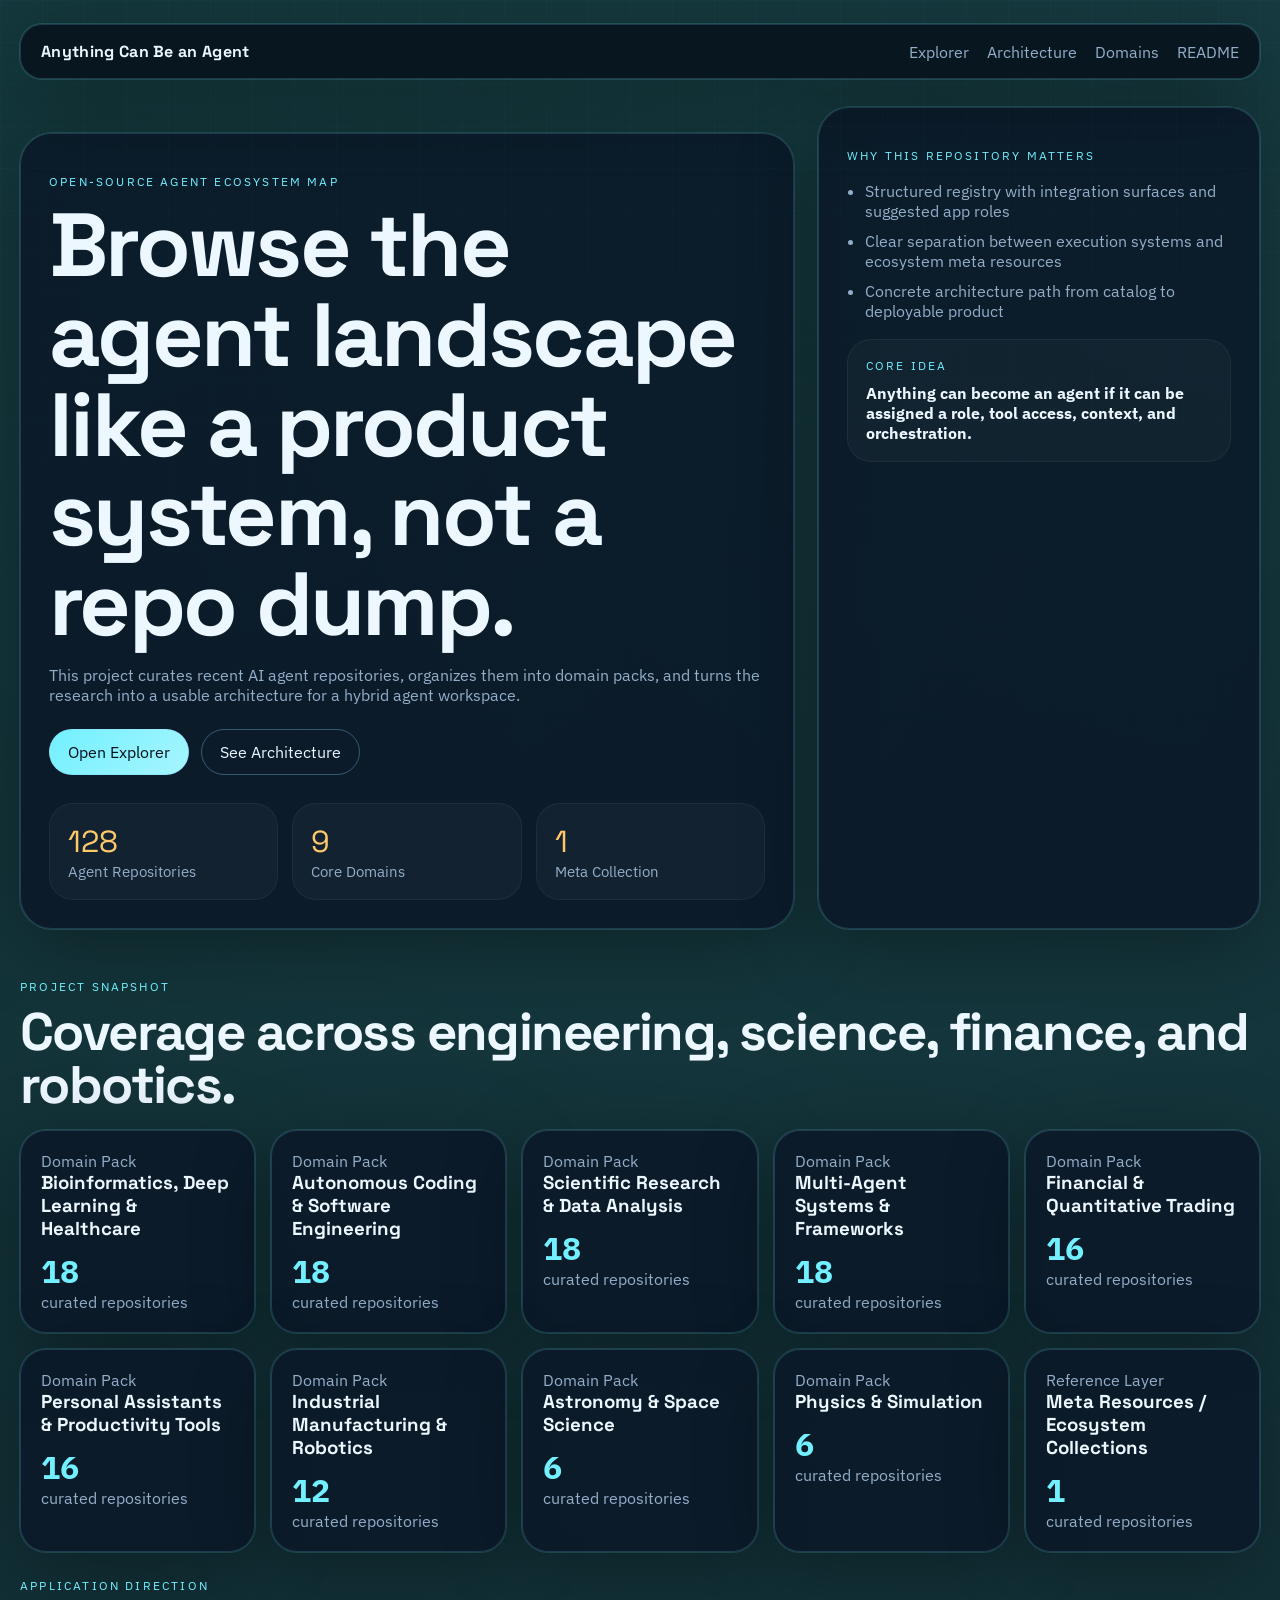
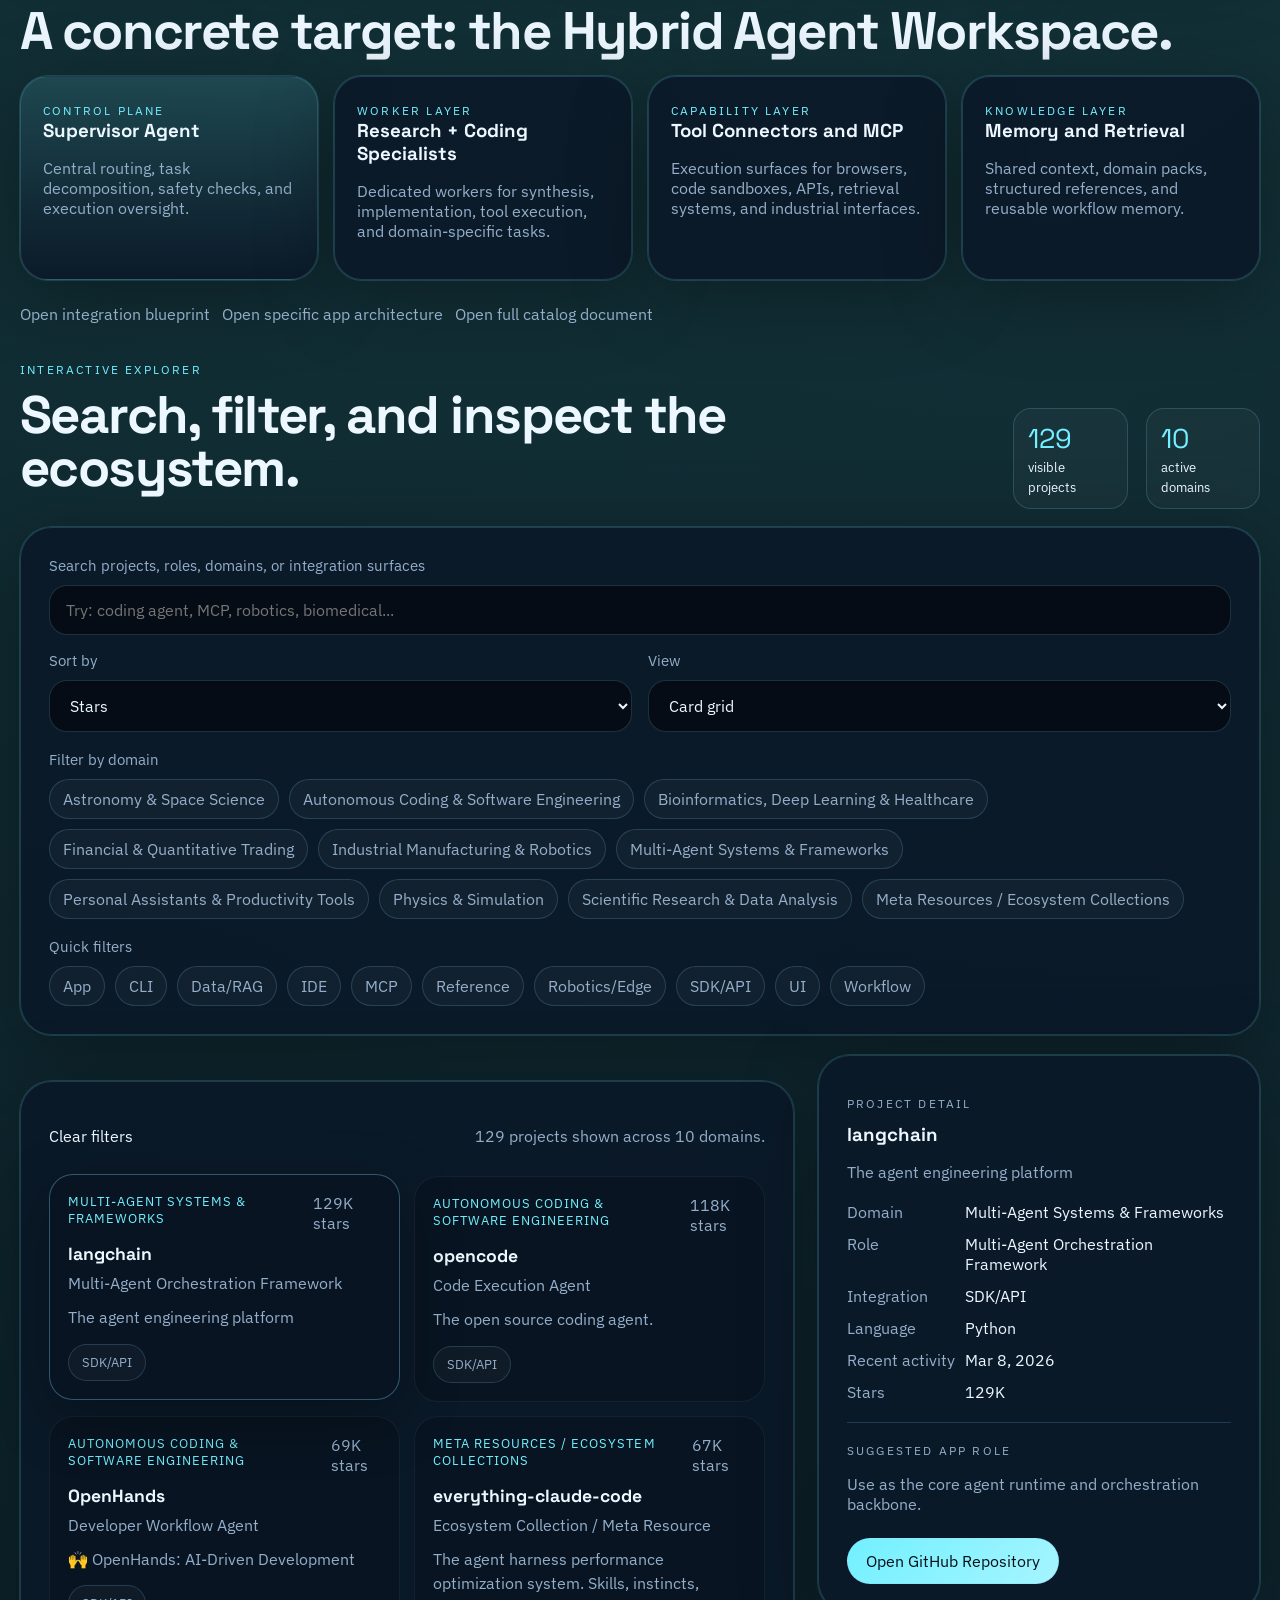
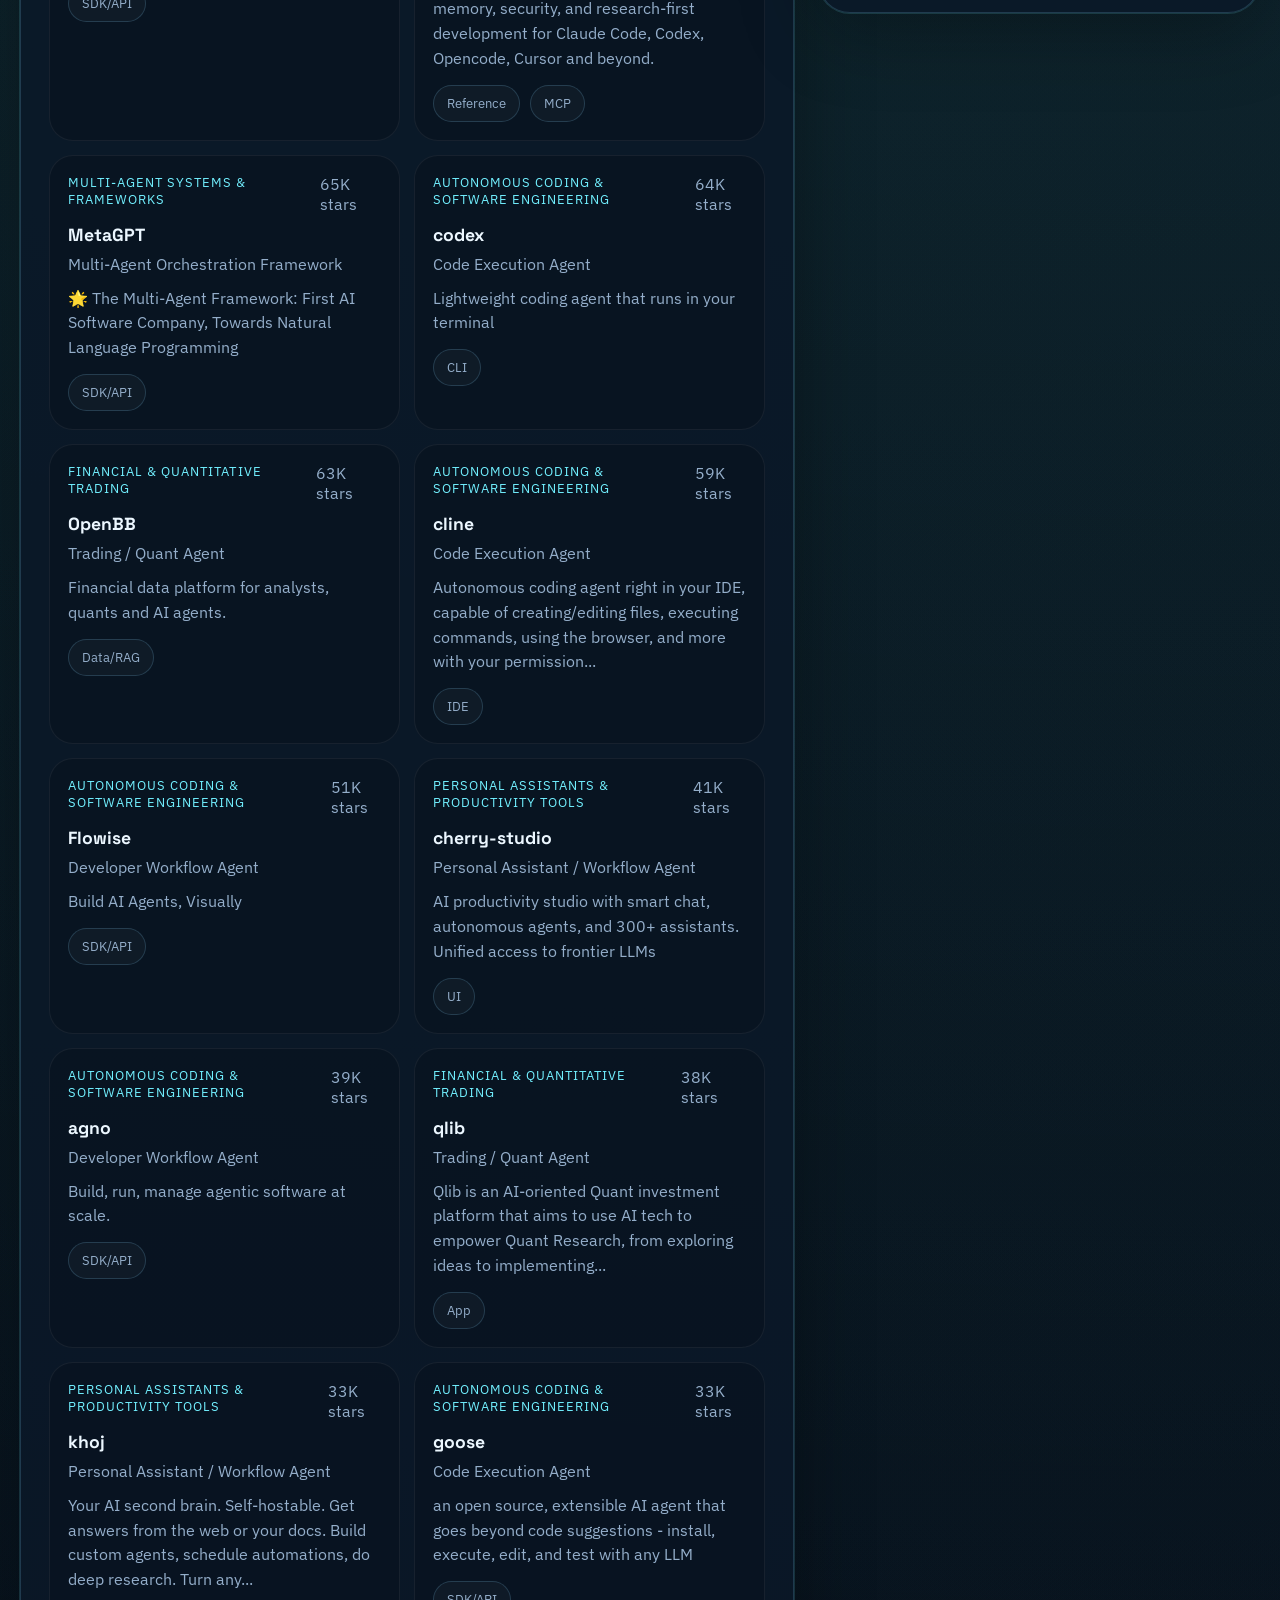
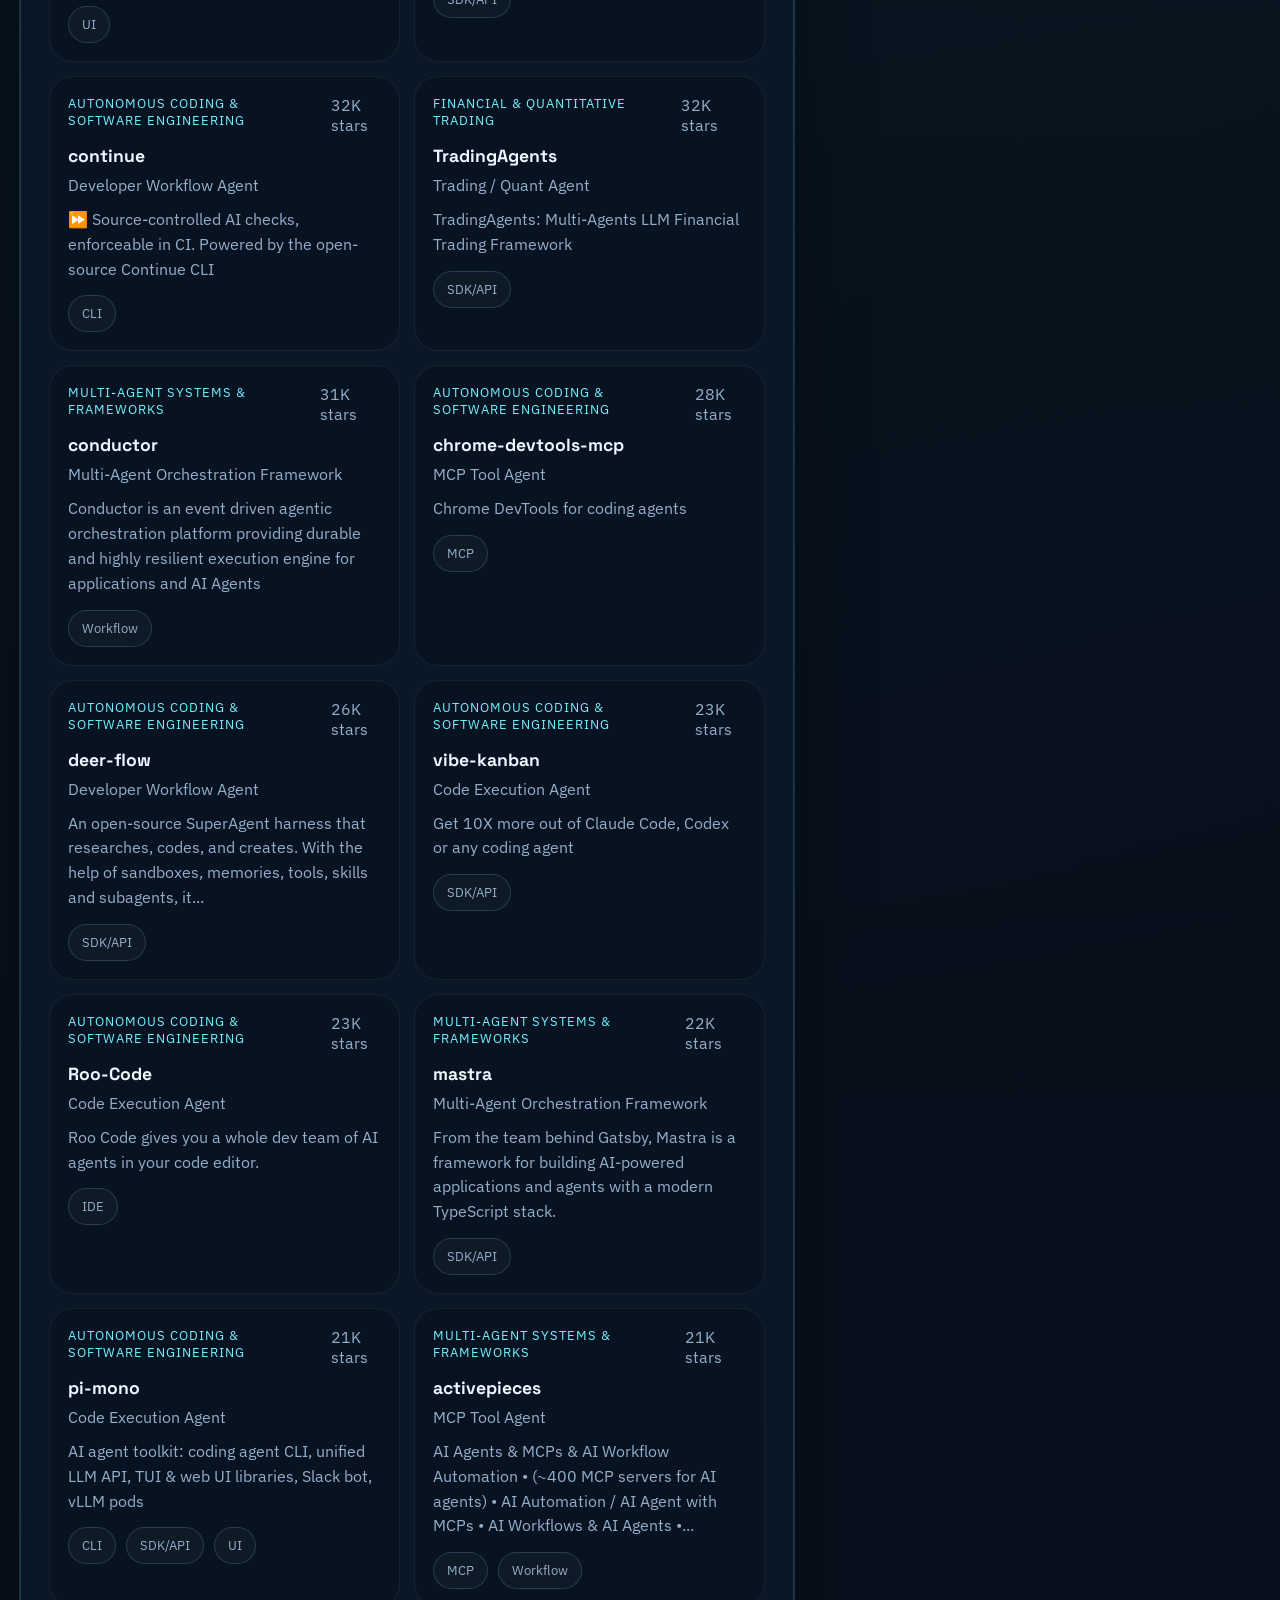
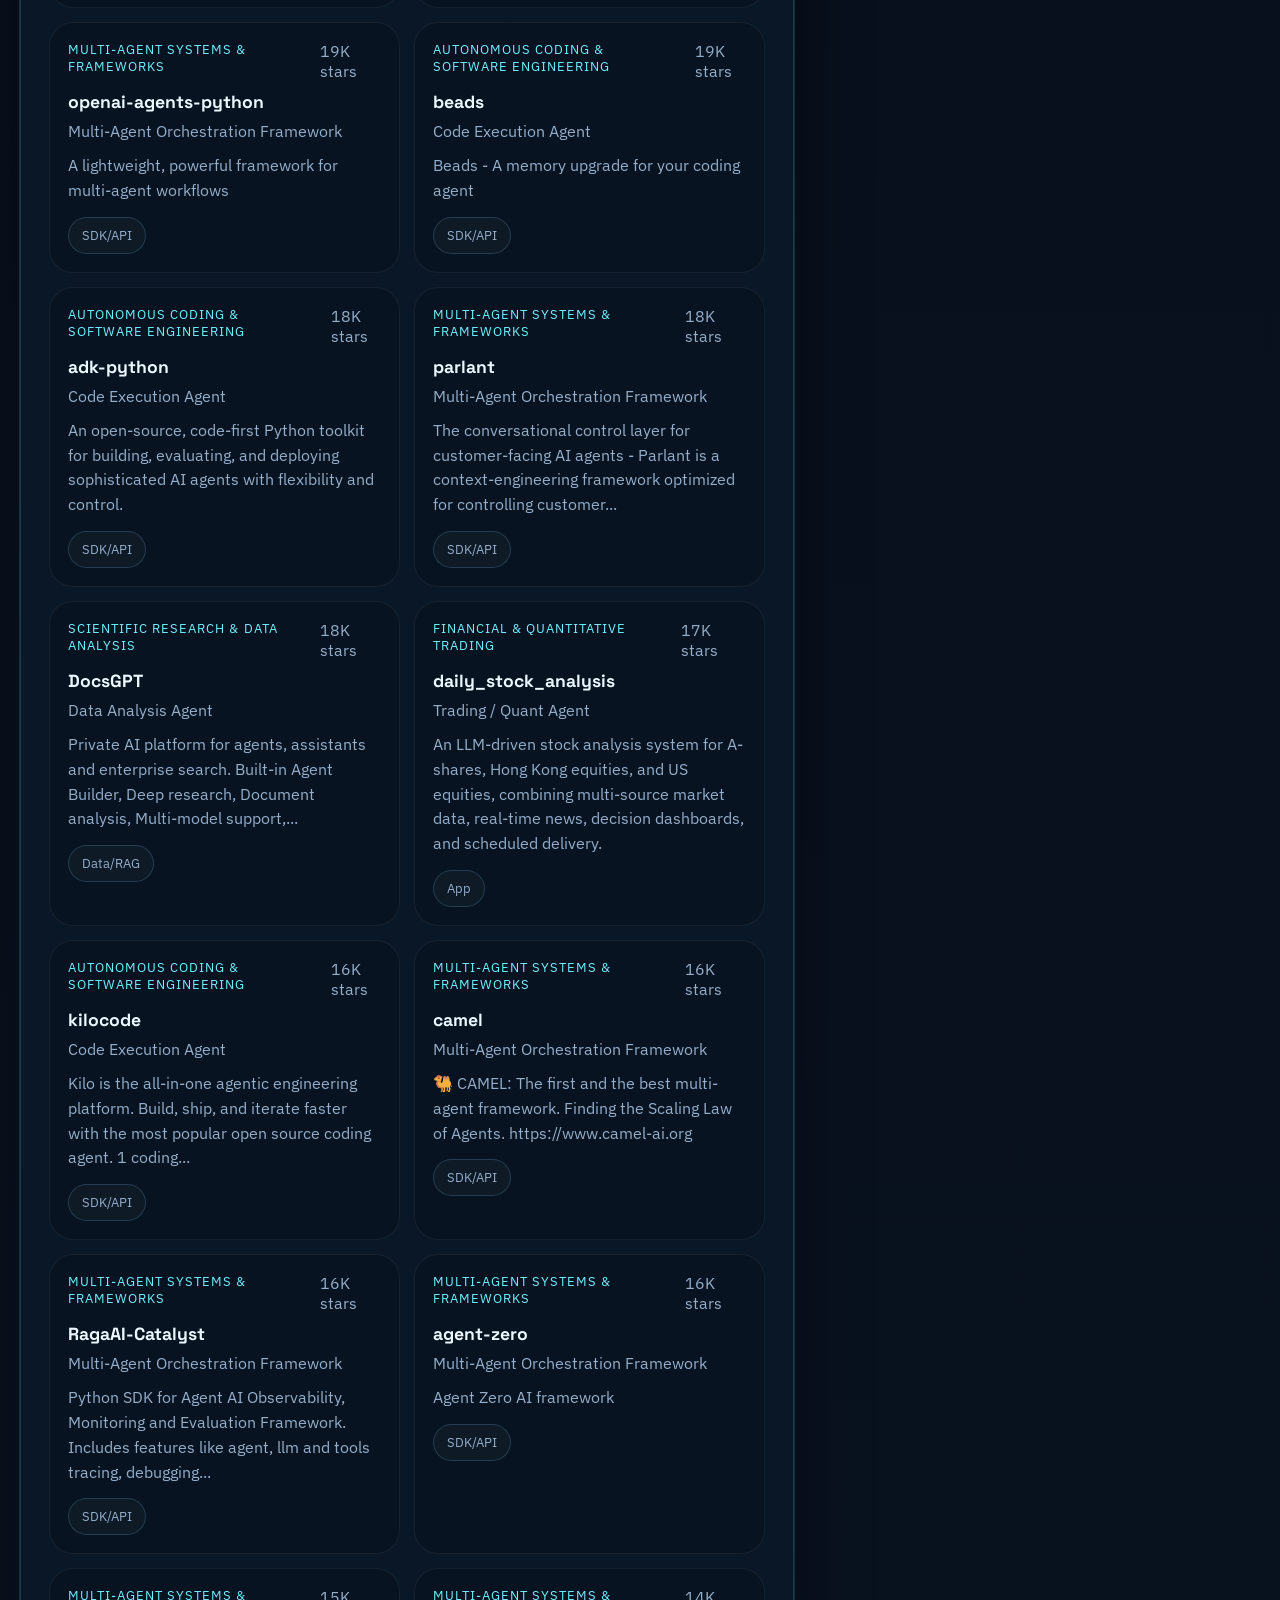
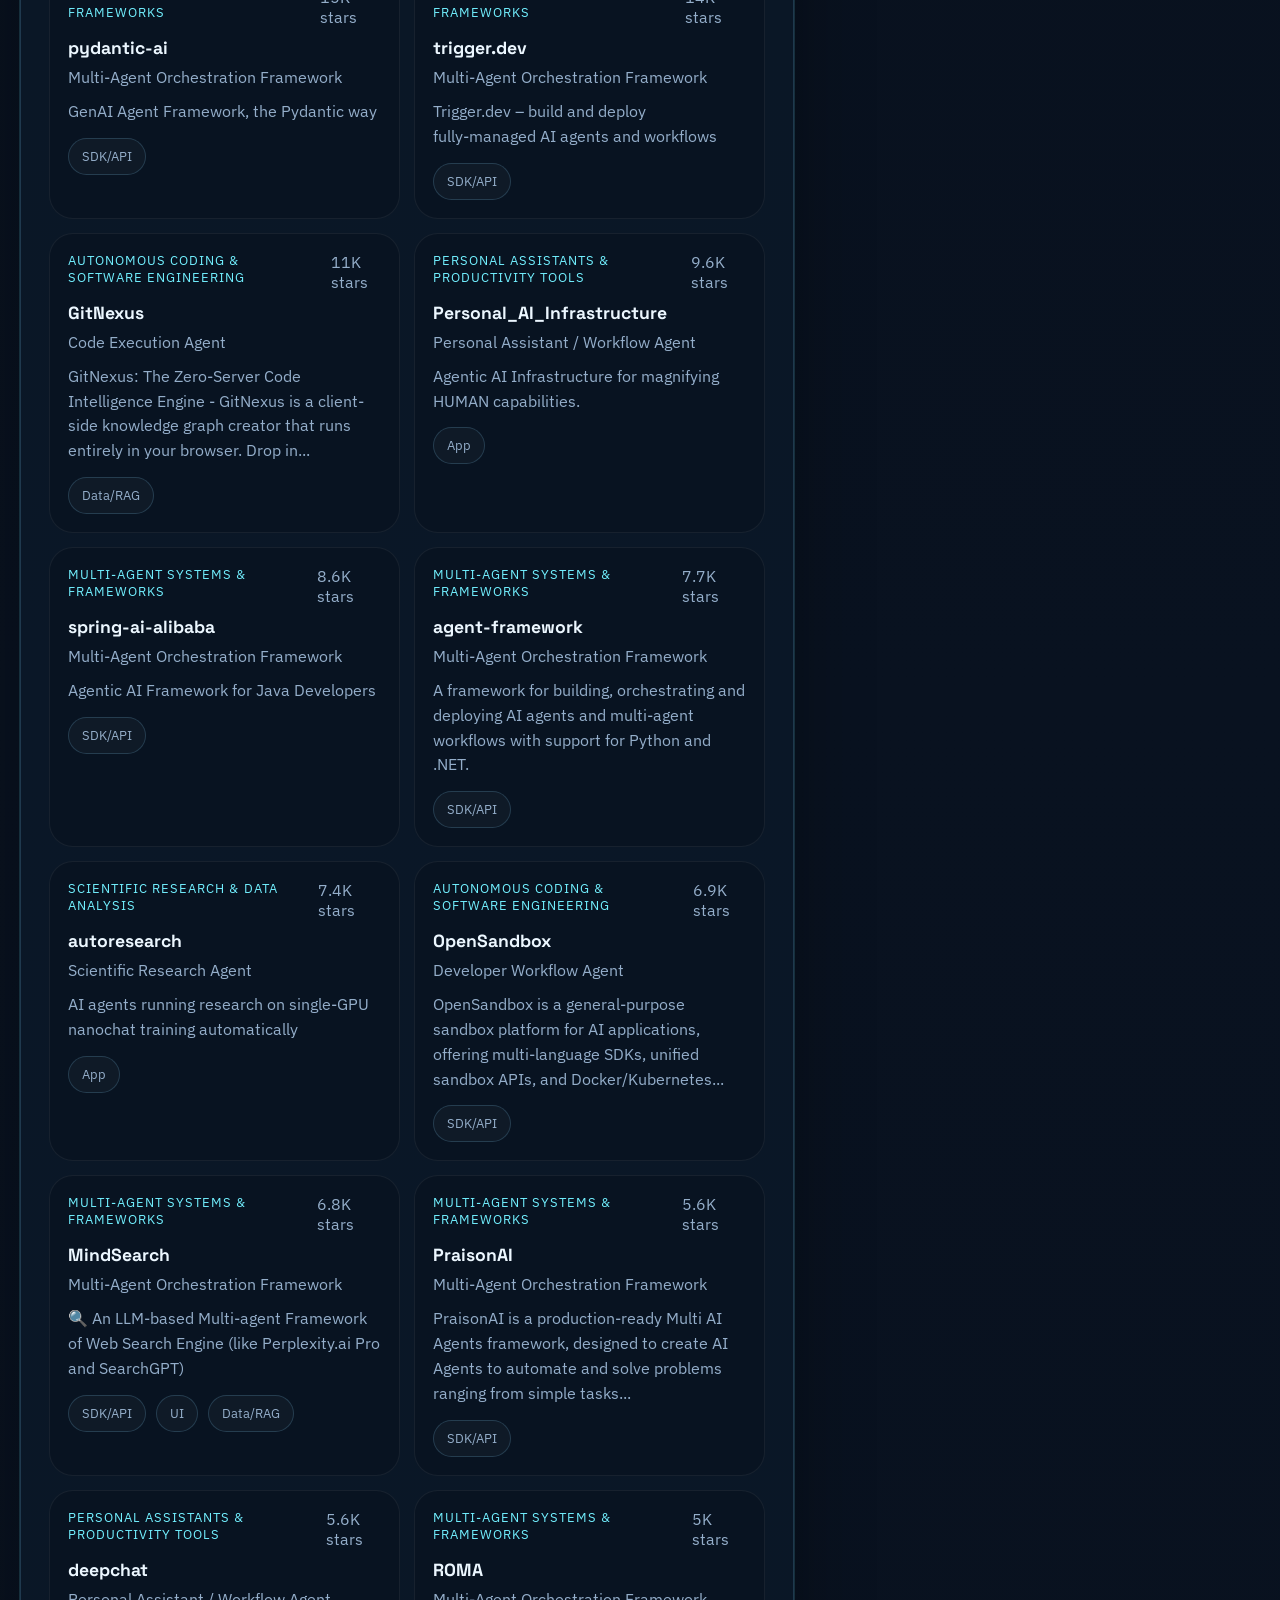
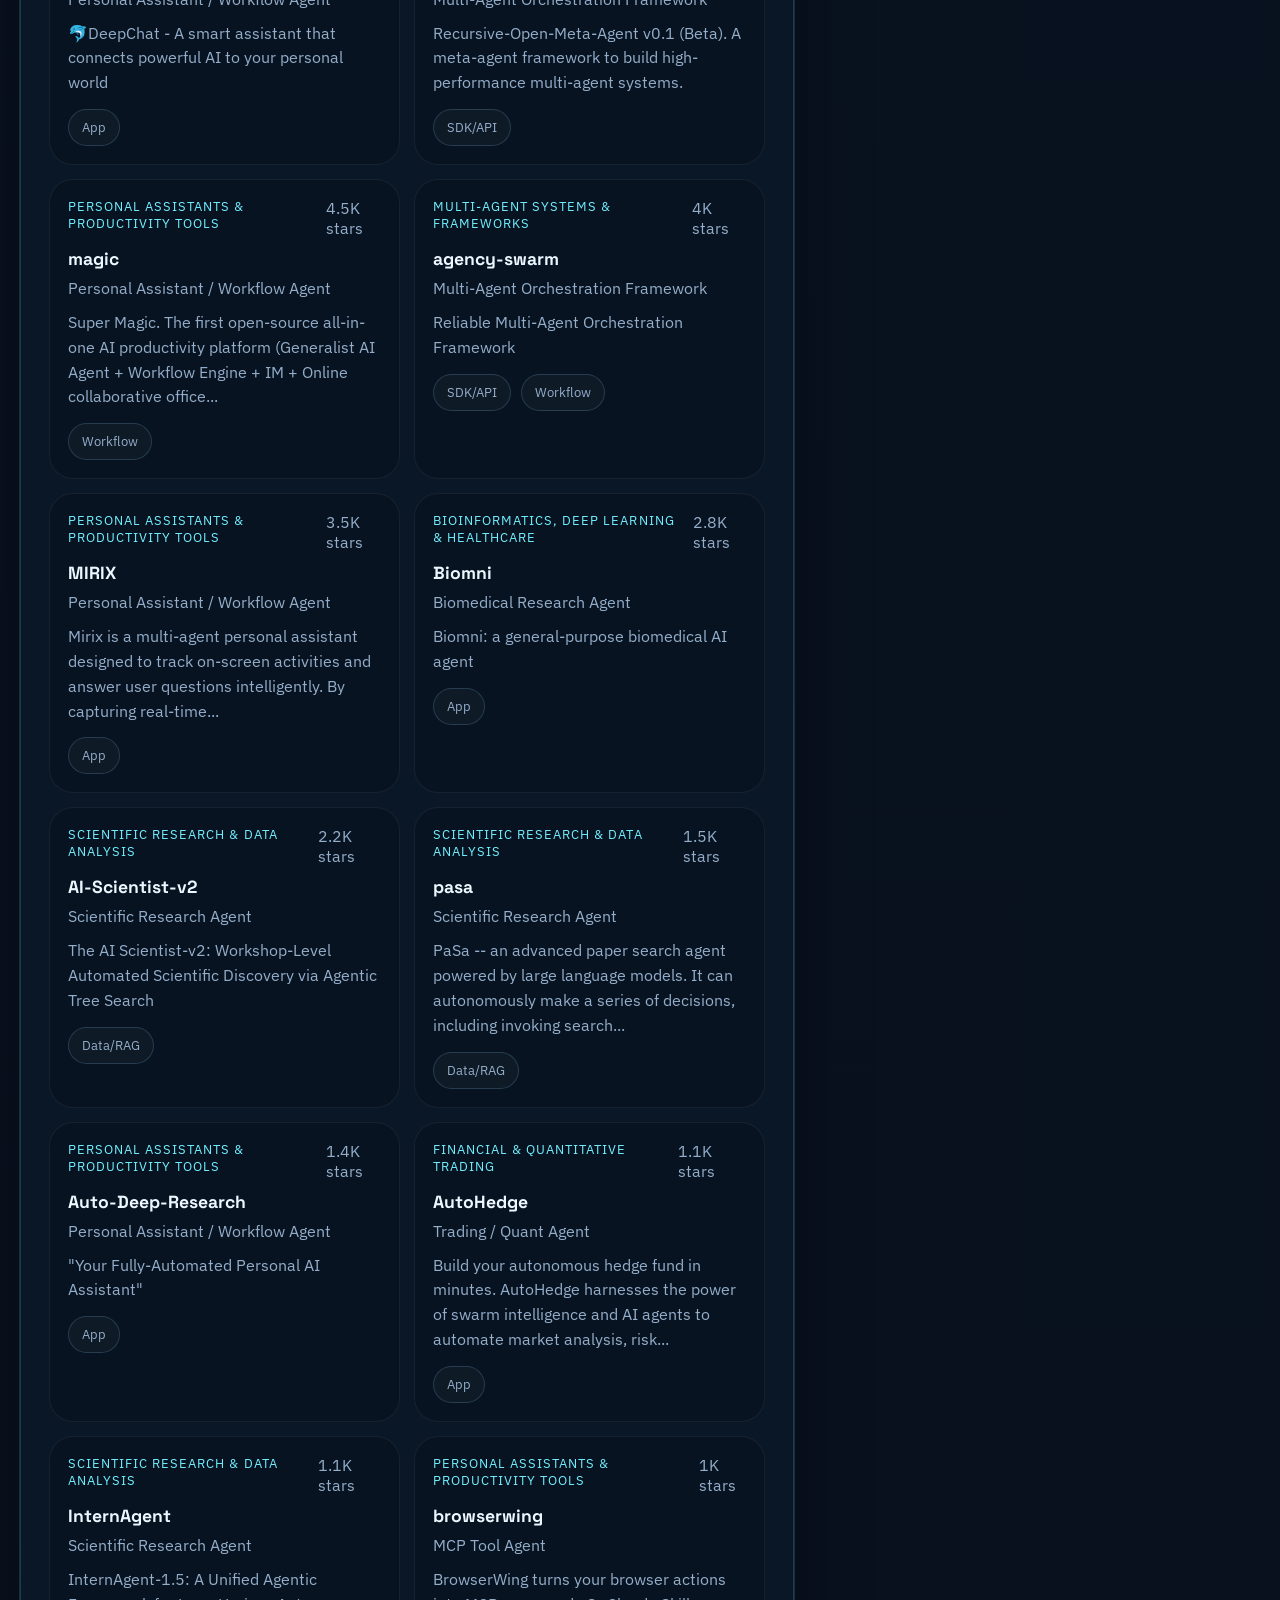
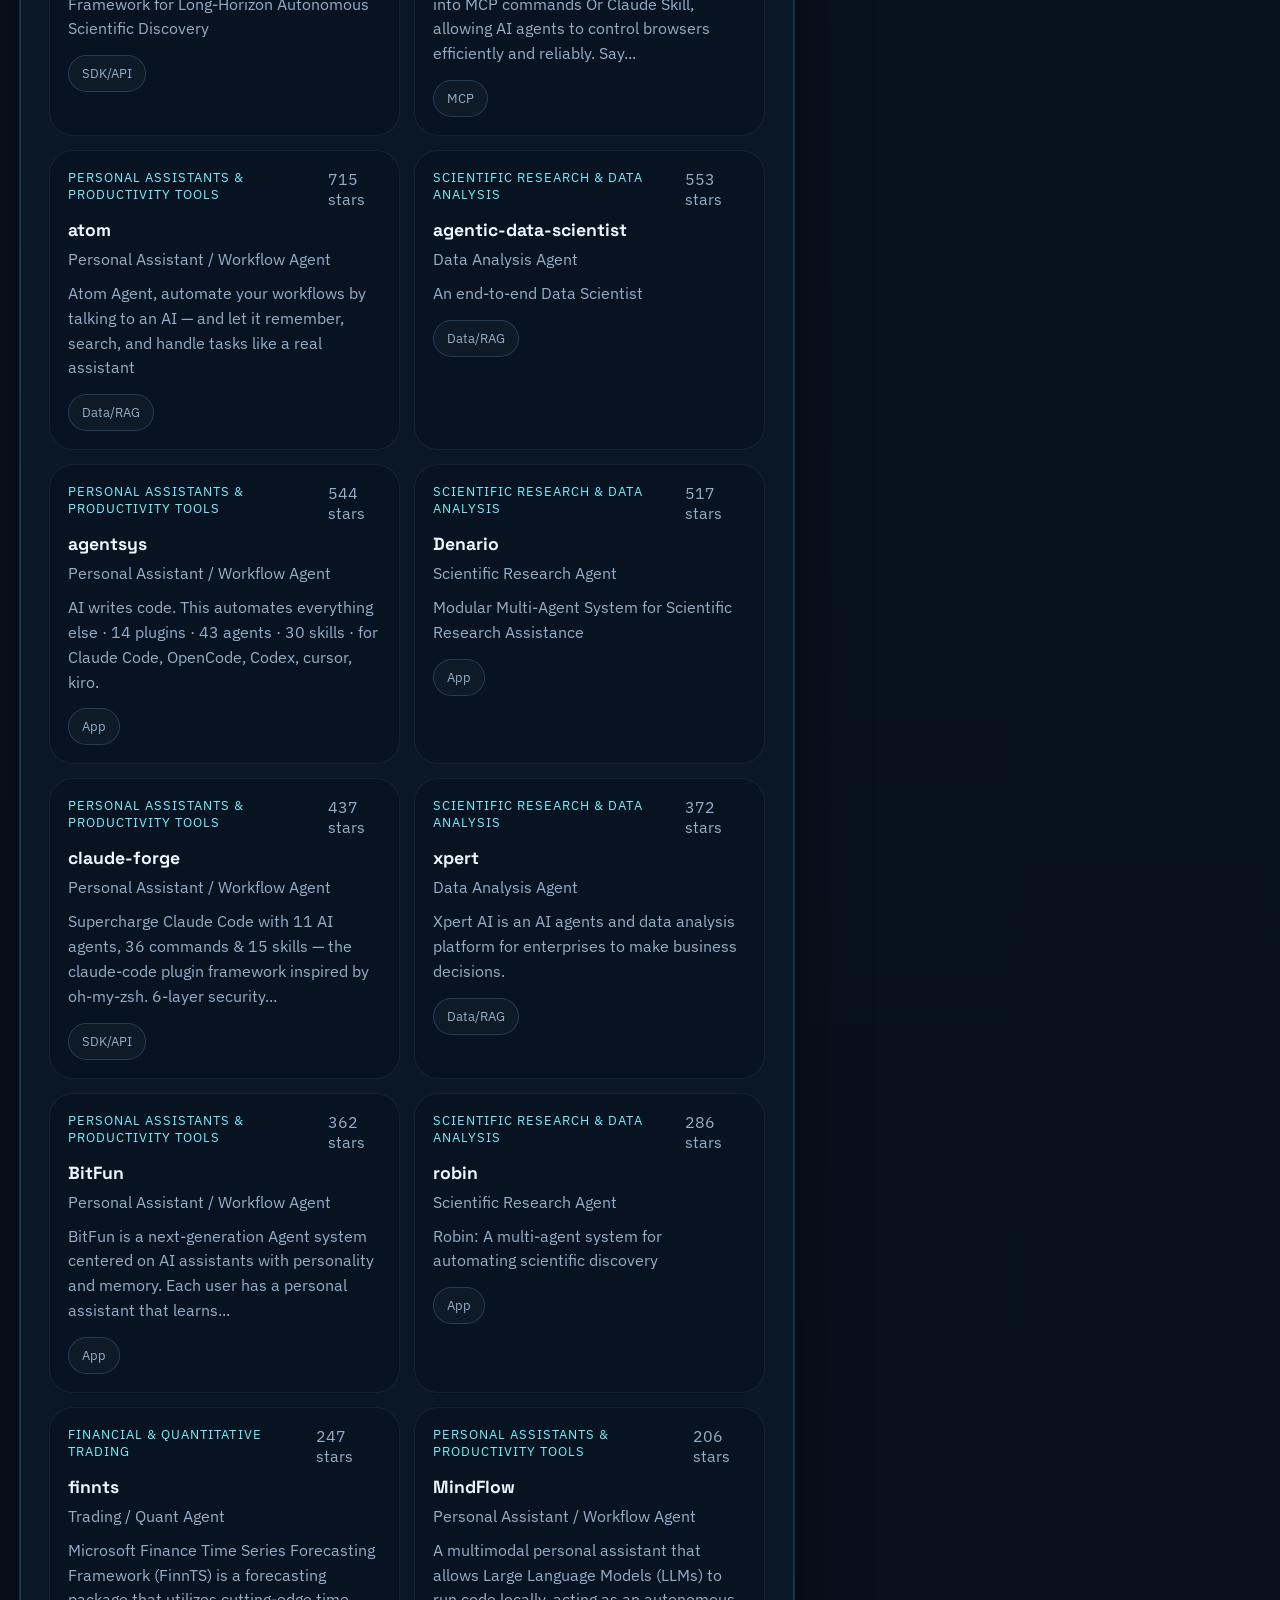
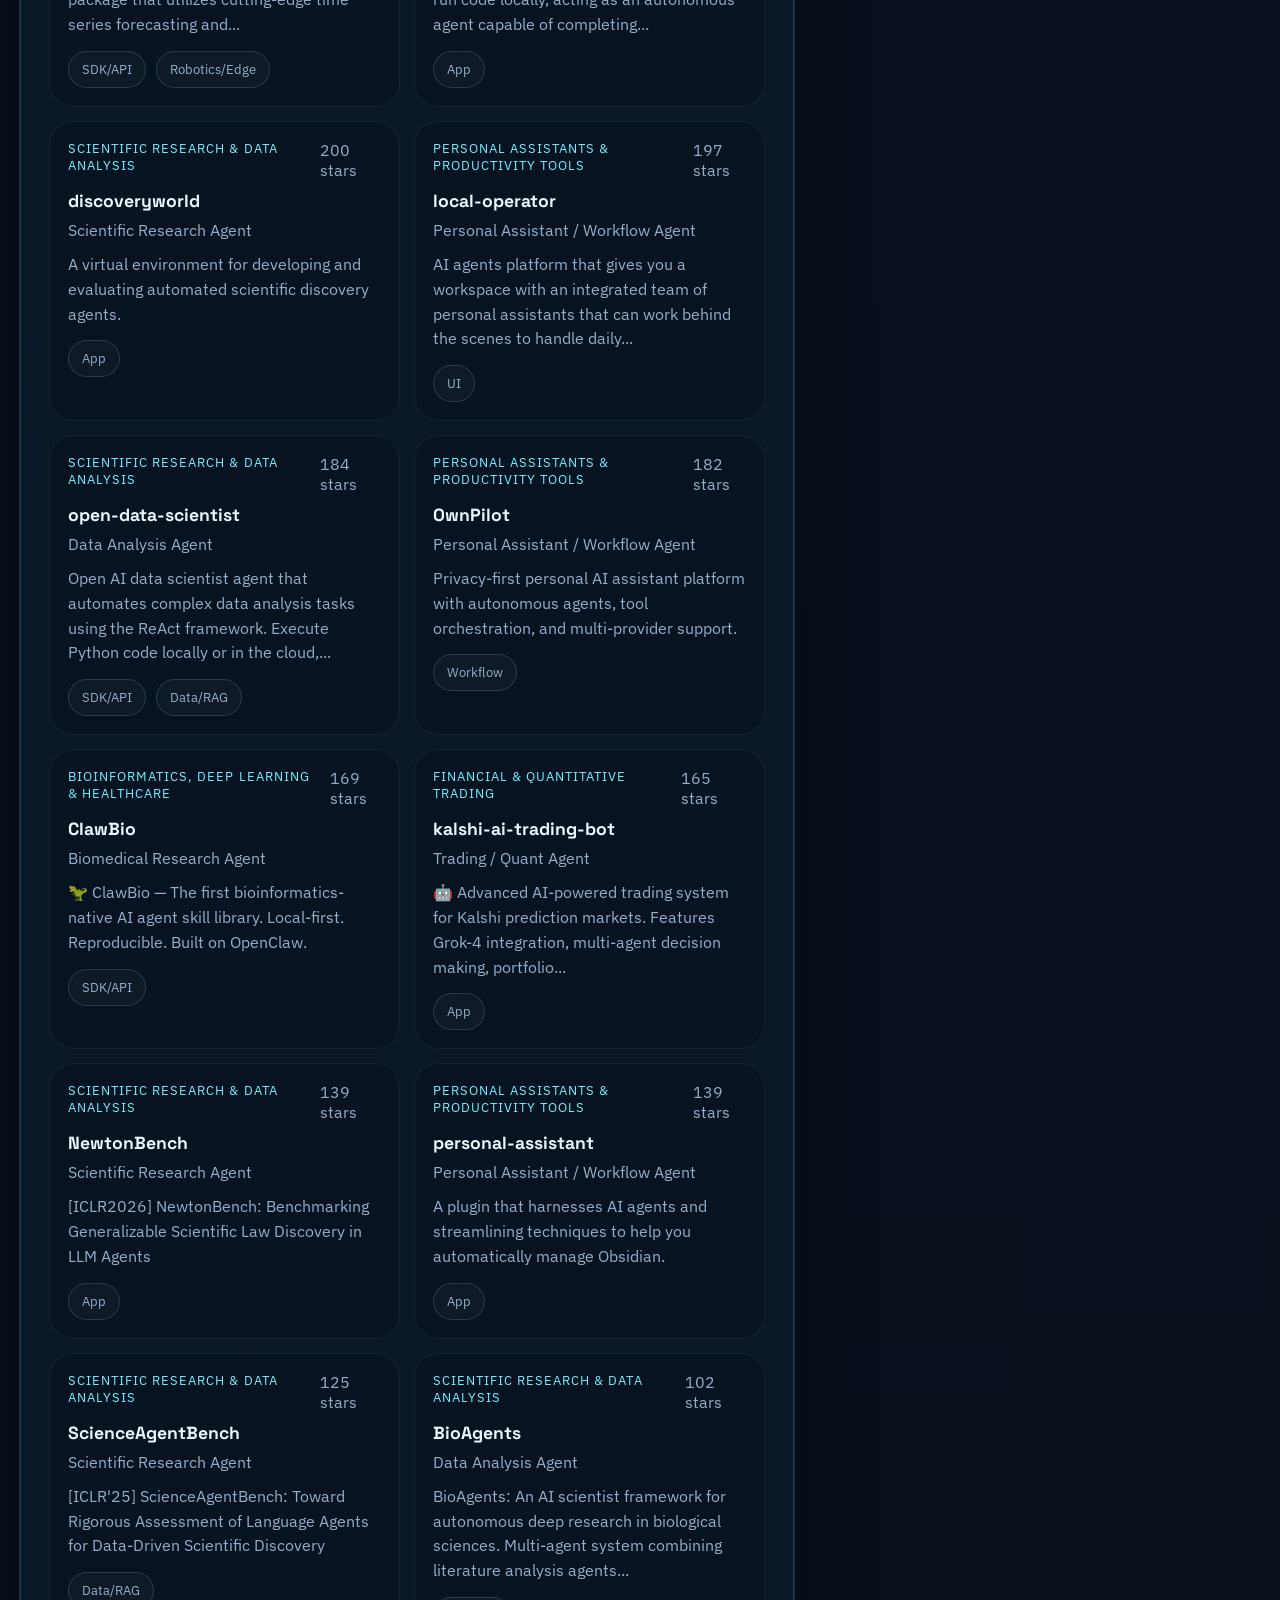
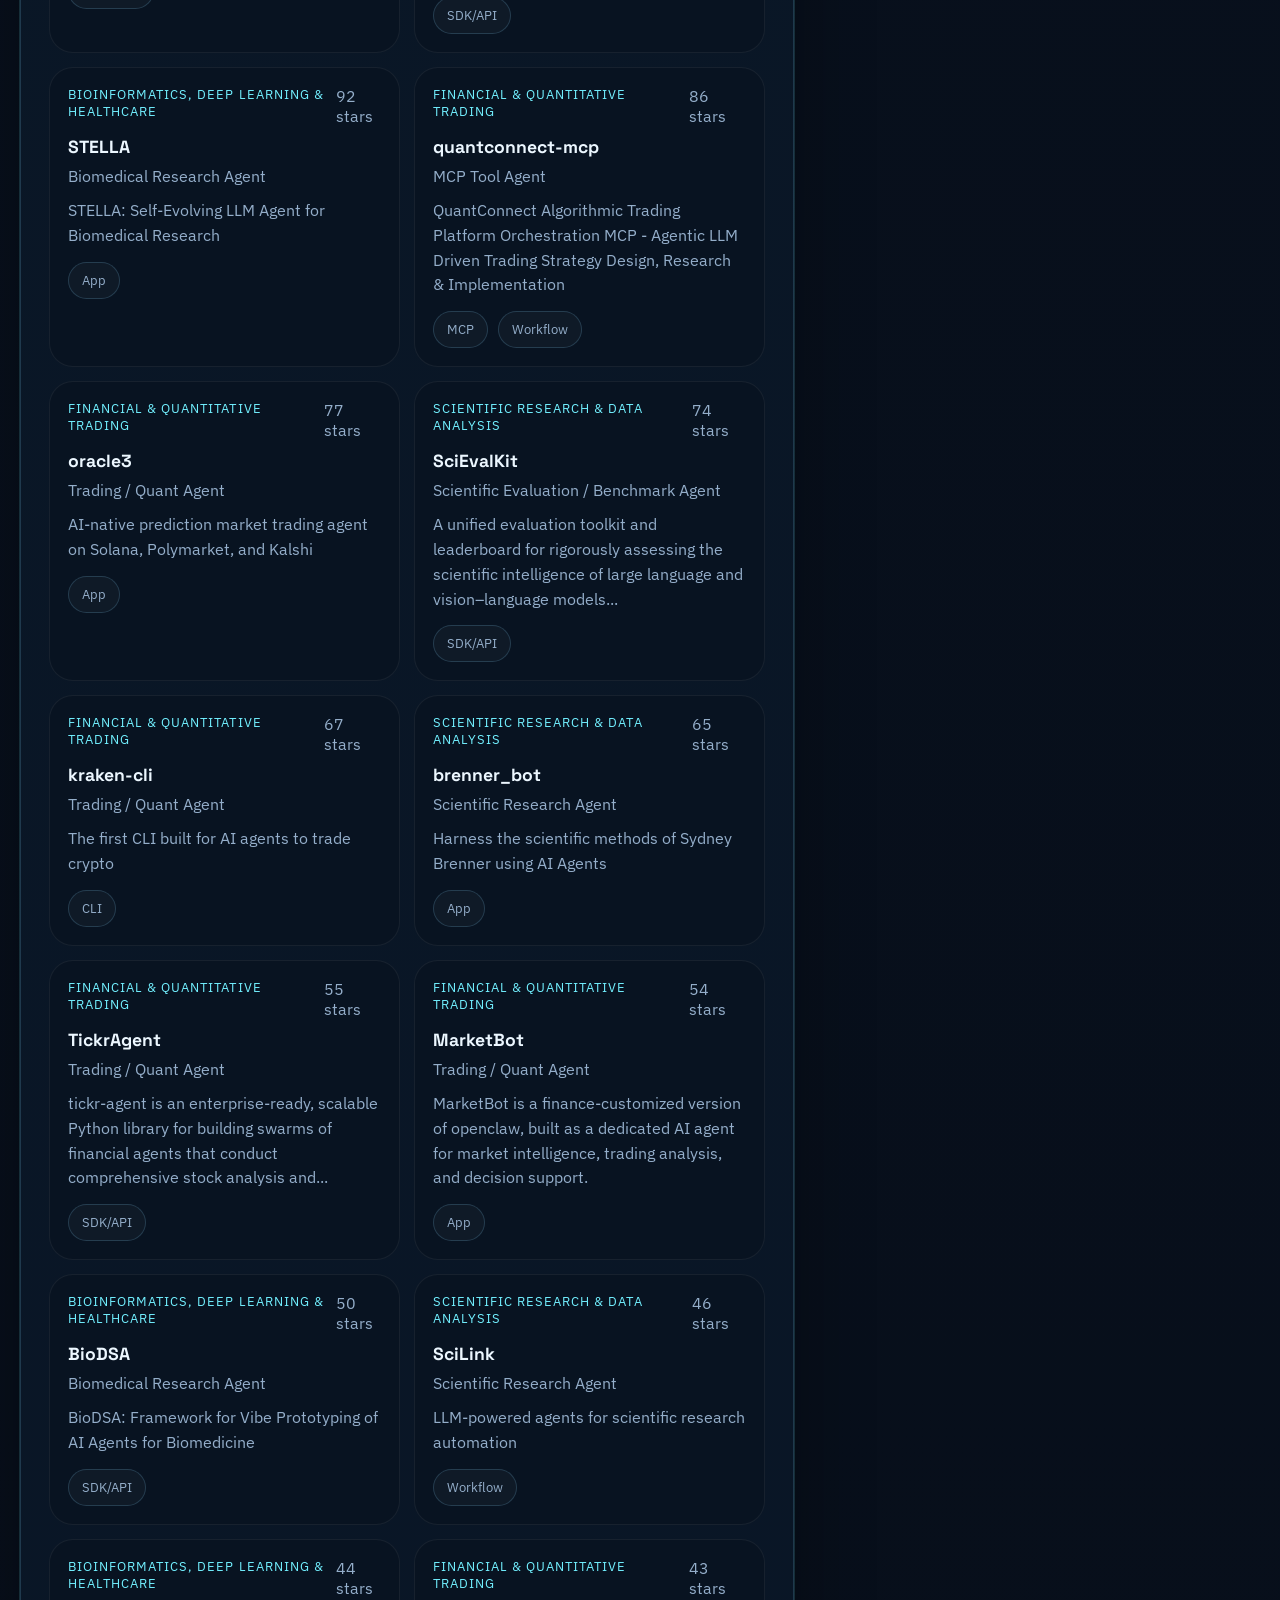
==== index.html @ ce46cc94 "Add interactive project website" ====
<!DOCTYPE html>
<html lang="en">
  <head>
    <meta charset="UTF-8" />
    <meta name="viewport" content="width=device-width, initial-scale=1.0" />
    <title>Anything Can Be an Agent</title>
    <meta
      name="description"
      content="A future-facing explorer for 128 open-source AI agent projects across 9 domains, with architecture guidance and integration-ready metadata."
    />
    <link rel="preconnect" href="https://fonts.googleapis.com" />
    <link rel="preconnect" href="https://fonts.gstatic.com" crossorigin />
    <link
      href="https://fonts.googleapis.com/css2?family=Space+Grotesk:wght@400;500;700&family=IBM+Plex+Sans:wght@400;500;600&display=swap"
      rel="stylesheet"
    />
    <link rel="stylesheet" href="styles.css" />
  </head>
  <body>
    <div class="page-shell">
      <header class="hero">
        <nav class="topbar">
          <a class="brand" href="#top">Anything Can Be an Agent</a>
          <div class="topbar-links">
            <a href="#explorer">Explorer</a>
            <a href="#architecture">Architecture</a>
            <a href="#domains">Domains</a>
            <a href="README.md">README</a>
          </div>
        </nav>

        <div class="hero-grid" id="top">
          <section class="hero-copy">
            <p class="eyebrow">Open-Source Agent Ecosystem Map</p>
            <h1>Browse the agent landscape like a product system, not a repo dump.</h1>
            <p class="hero-text">
              This project curates recent AI agent repositories, organizes them into domain packs,
              and turns the research into a usable architecture for a hybrid agent workspace.
            </p>
            <div class="hero-actions">
              <a class="button primary" href="#explorer">Open Explorer</a>
              <a class="button secondary" href="#architecture">See Architecture</a>
            </div>
            <ul class="hero-metrics" id="hero-metrics">
              <li>
                <span class="metric-value" id="metric-projects">128</span>
                <span class="metric-label">Agent Repositories</span>
              </li>
              <li>
                <span class="metric-value" id="metric-domains">9</span>
                <span class="metric-label">Core Domains</span>
              </li>
              <li>
                <span class="metric-value" id="metric-meta">1</span>
                <span class="metric-label">Meta Collection</span>
              </li>
            </ul>
          </section>

          <aside class="hero-panel">
            <p class="panel-label">Why this repository matters</p>
            <ul class="signal-list">
              <li>Structured registry with integration surfaces and suggested app roles</li>
              <li>Clear separation between execution systems and ecosystem meta resources</li>
              <li>Concrete architecture path from catalog to deployable product</li>
            </ul>
            <div class="signal-card">
              <span class="signal-kicker">Core idea</span>
              <strong>Anything can become an agent if it can be assigned a role, tool access, context, and orchestration.</strong>
            </div>
          </aside>
        </div>
      </header>

      <main>
        <section class="snapshot" id="domains">
          <div class="section-heading">
            <p class="eyebrow">Project Snapshot</p>
            <h2>Coverage across engineering, science, finance, and robotics.</h2>
          </div>
          <div class="snapshot-grid" id="domain-summary"></div>
        </section>

        <section class="architecture" id="architecture">
          <div class="section-heading">
            <p class="eyebrow">Application Direction</p>
            <h2>A concrete target: the Hybrid Agent Workspace.</h2>
          </div>
          <div class="architecture-grid">
            <article class="architecture-card accent">
              <span class="stack-label">Control Plane</span>
              <h3>Supervisor Agent</h3>
              <p>Central routing, task decomposition, safety checks, and execution oversight.</p>
            </article>
            <article class="architecture-card">
              <span class="stack-label">Worker Layer</span>
              <h3>Research + Coding Specialists</h3>
              <p>Dedicated workers for synthesis, implementation, tool execution, and domain-specific tasks.</p>
            </article>
            <article class="architecture-card">
              <span class="stack-label">Capability Layer</span>
              <h3>Tool Connectors and MCP</h3>
              <p>Execution surfaces for browsers, code sandboxes, APIs, retrieval systems, and industrial interfaces.</p>
            </article>
            <article class="architecture-card">
              <span class="stack-label">Knowledge Layer</span>
              <h3>Memory and Retrieval</h3>
              <p>Shared context, domain packs, structured references, and reusable workflow memory.</p>
            </article>
          </div>
          <div class="architecture-links">
            <a href="integration_blueprint.md">Open integration blueprint</a>
            <a href="specific_app_architecture.md">Open specific app architecture</a>
            <a href="results.md">Open full catalog document</a>
          </div>
        </section>

        <section class="explorer" id="explorer">
          <div class="section-heading split">
            <div>
              <p class="eyebrow">Interactive Explorer</p>
              <h2>Search, filter, and inspect the ecosystem.</h2>
            </div>
            <div class="explorer-stats">
              <div>
                <span id="visible-count">0</span>
                <small>visible projects</small>
              </div>
              <div>
                <span id="selected-domain-count">0</span>
                <small>active domains</small>
              </div>
            </div>
          </div>

          <div class="controls-panel">
            <label class="search-box">
              <span>Search projects, roles, domains, or integration surfaces</span>
              <input id="search-input" type="search" placeholder="Try: coding agent, MCP, robotics, biomedical..." />
            </label>
            <div class="control-row">
              <label>
                <span>Sort by</span>
                <select id="sort-select">
                  <option value="stars">Stars</option>
                  <option value="recent">Recent activity</option>
                  <option value="name">Project name</option>
                </select>
              </label>
              <label>
                <span>View</span>
                <select id="view-select">
                  <option value="grid">Card grid</option>
                  <option value="compact">Compact list</option>
                </select>
              </label>
            </div>
            <div class="filter-group">
              <p>Filter by domain</p>
              <div id="domain-filters" class="filter-pills"></div>
            </div>
            <div class="filter-group">
              <p>Quick filters</p>
              <div id="surface-filters" class="filter-pills"></div>
            </div>
          </div>

          <div class="explorer-layout">
            <section class="results-panel">
              <div class="results-toolbar">
                <button id="clear-filters" class="text-button" type="button">Clear filters</button>
                <p id="results-hint">Loading projects...</p>
              </div>
              <div id="project-list" class="project-list grid"></div>
            </section>
            <aside class="detail-panel" id="detail-panel">
              <p class="detail-kicker">Project Detail</p>
              <h3 id="detail-title">Select a project</h3>
              <p id="detail-summary">Pick any card to inspect its role, integration surfaces, recency, and how it fits into an application stack.</p>
              <dl class="detail-meta">
                <div>
                  <dt>Domain</dt>
                  <dd id="detail-domain">-</dd>
                </div>
                <div>
                  <dt>Role</dt>
                  <dd id="detail-role">-</dd>
                </div>
                <div>
                  <dt>Integration</dt>
                  <dd id="detail-surfaces">-</dd>
                </div>
                <div>
                  <dt>Language</dt>
                  <dd id="detail-language">-</dd>
                </div>
                <div>
                  <dt>Recent activity</dt>
                  <dd id="detail-updated">-</dd>
                </div>
                <div>
                  <dt>Stars</dt>
                  <dd id="detail-stars">-</dd>
                </div>
              </dl>
              <div class="detail-block">
                <p class="detail-label">Suggested app role</p>
                <p id="detail-app-role">-</p>
              </div>
              <div class="detail-actions">
                <a id="detail-link" class="button primary disabled" href="#" target="_blank" rel="noreferrer">Open GitHub Repository</a>
              </div>
            </aside>
          </div>
        </section>
      </main>
    </div>

    <template id="project-card-template">
      <article class="project-card">
        <div class="project-card-top">
          <p class="project-domain"></p>
          <p class="project-stars"></p>
        </div>
        <h3 class="project-title"></h3>
        <p class="project-role"></p>
        <p class="project-summary"></p>
        <div class="project-surfaces"></div>
      </article>
    </template>

    <script src="app.js"></script>
  </body>
</html>
---- styles.css ----
:root {
  --bg: #07111f;
  --bg-soft: rgba(9, 22, 38, 0.78);
  --panel: rgba(11, 24, 40, 0.88);
  --panel-strong: rgba(9, 20, 34, 0.96);
  --line: rgba(135, 214, 255, 0.18);
  --line-strong: rgba(135, 214, 255, 0.34);
  --text: #ecf7ff;
  --muted: #94aeca;
  --cyan: #72f0ff;
  --teal: #35d9b8;
  --amber: #ffc96a;
  --glow: 0 0 0 1px rgba(114, 240, 255, 0.15), 0 16px 80px rgba(0, 0, 0, 0.32);
}

* {
  box-sizing: border-box;
}

html {
  scroll-behavior: smooth;
}

body {
  margin: 0;
  min-height: 100vh;
  font-family: "IBM Plex Sans", sans-serif;
  color: var(--text);
  background:
    radial-gradient(circle at top left, rgba(53, 217, 184, 0.12), transparent 26%),
    radial-gradient(circle at top right, rgba(114, 240, 255, 0.14), transparent 22%),
    linear-gradient(180deg, #040a13 0%, #091220 38%, #060c16 100%);
}

body::before {
  content: "";
  position: fixed;
  inset: 0;
  pointer-events: none;
  background:
    linear-gradient(rgba(114, 240, 255, 0.05) 1px, transparent 1px),
    linear-gradient(90deg, rgba(114, 240, 255, 0.05) 1px, transparent 1px);
  background-size: 42px 42px;
  mask-image: linear-gradient(180deg, rgba(0, 0, 0, 0.45), transparent 88%);
}

img {
  max-width: 100%;
}

button,
input,
select {
  font: inherit;
}

button {
  cursor: pointer;
}

button,
a {
  transition: 180ms ease;
}

.page-shell {
  width: min(1380px, calc(100vw - 40px));
  margin: 0 auto;
  padding: 24px 0 56px;
}

.topbar {
  position: sticky;
  top: 18px;
  z-index: 20;
  display: flex;
  align-items: center;
  justify-content: space-between;
  gap: 16px;
  margin-bottom: 28px;
  padding: 16px 20px;
  border: 1px solid var(--line);
  border-radius: 22px;
  background: rgba(6, 14, 24, 0.78);
  backdrop-filter: blur(18px);
  box-shadow: var(--glow);
}

.brand,
.topbar a,
.architecture-links a {
  color: var(--text);
  text-decoration: none;
}

.brand {
  font-family: "Space Grotesk", sans-serif;
  font-weight: 700;
  letter-spacing: 0.02em;
}

.topbar-links {
  display: flex;
  flex-wrap: wrap;
  gap: 18px;
}

.topbar-links a,
.architecture-links a {
  color: var(--muted);
}

.topbar-links a:hover,
.architecture-links a:hover,
.brand:hover {
  color: var(--cyan);
}

.hero {
  padding-bottom: 24px;
}

.hero-grid,
.explorer-layout {
  display: grid;
  grid-template-columns: minmax(0, 1.4fr) minmax(320px, 0.8fr);
  gap: 24px;
}

.hero-copy,
.hero-panel,
.snapshot-grid article,
.architecture-card,
.controls-panel,
.results-panel,
.detail-panel {
  border: 1px solid var(--line);
  background: var(--panel);
  box-shadow: var(--glow);
}

.hero-copy,
.hero-panel,
.controls-panel,
.results-panel,
.detail-panel {
  border-radius: 32px;
  padding: 28px;
}

.hero-copy h1,
.section-heading h2 {
  margin: 10px 0 14px;
  font-family: "Space Grotesk", sans-serif;
  line-height: 1;
  letter-spacing: -0.03em;
}

.hero-copy h1 {
  font-size: clamp(2.8rem, 7vw, 5.8rem);
  max-width: 12ch;
}

.hero-text,
.signal-list,
.architecture-card p,
.detail-panel p,
.project-summary,
#results-hint {
  color: var(--muted);
}

.eyebrow,
.panel-label,
.stack-label,
.detail-kicker,
.detail-label,
.signal-kicker {
  text-transform: uppercase;
  letter-spacing: 0.18em;
  font-size: 0.76rem;
  color: var(--cyan);
}

.hero-actions,
.architecture-links,
.detail-actions {
  display: flex;
  flex-wrap: wrap;
  gap: 12px;
  margin-top: 24px;
}

.button {
  display: inline-flex;
  align-items: center;
  justify-content: center;
  padding: 12px 18px;
  border-radius: 999px;
  border: 1px solid var(--line-strong);
  text-decoration: none;
}

.button.primary {
  color: #061018;
  background: linear-gradient(135deg, var(--cyan), #a6f5ff);
}

.button.secondary,
.text-button {
  color: var(--text);
  background: transparent;
}

.button.secondary:hover,
.text-button:hover {
  border-color: var(--cyan);
  color: var(--cyan);
}

.button.primary:hover {
  transform: translateY(-1px);
  filter: saturate(1.1);
}

.button.disabled {
  pointer-events: none;
  opacity: 0.45;
}

.hero-metrics {
  display: grid;
  grid-template-columns: repeat(3, minmax(0, 1fr));
  gap: 14px;
  margin: 28px 0 0;
  padding: 0;
  list-style: none;
}

.hero-metrics li,
.signal-card {
  padding: 18px;
  border-radius: 24px;
  background: rgba(255, 255, 255, 0.03);
  border: 1px solid rgba(255, 255, 255, 0.05);
}

.metric-value {
  display: block;
  font-family: "Space Grotesk", sans-serif;
  font-size: 1.9rem;
  color: var(--amber);
}

.metric-label {
  color: var(--muted);
  font-size: 0.95rem;
}

.signal-list {
  margin: 18px 0;
  padding-left: 18px;
}

.signal-list li + li {
  margin-top: 10px;
}

.signal-card {
  display: grid;
  gap: 10px;
}

section {
  margin-top: 26px;
}

.section-heading {
  margin-bottom: 18px;
}

.section-heading.split {
  display: flex;
  justify-content: space-between;
  gap: 20px;
  align-items: end;
}

.section-heading h2 {
  font-size: clamp(2rem, 5vw, 3.3rem);
}

.snapshot-grid {
  display: grid;
  grid-template-columns: repeat(auto-fit, minmax(220px, 1fr));
  gap: 16px;
}

.snapshot-grid article {
  padding: 20px;
  border-radius: 26px;
}

.snapshot-grid h3,
.architecture-card h3,
.project-title,
.detail-panel h3 {
  margin: 0;
  font-family: "Space Grotesk", sans-serif;
}

.snapshot-grid p,
.snapshot-grid span {
  margin: 10px 0 0;
  color: var(--muted);
}

.snapshot-grid strong {
  display: block;
  font-size: 2rem;
  color: var(--cyan);
}

.architecture-grid {
  display: grid;
  grid-template-columns: repeat(4, minmax(0, 1fr));
  gap: 16px;
}

.architecture-card {
  padding: 22px;
  border-radius: 28px;
}

.architecture-card.accent {
  background: linear-gradient(180deg, rgba(114, 240, 255, 0.13), rgba(11, 24, 40, 0.88));
}

.explorer-stats {
  display: flex;
  gap: 18px;
}

.explorer-stats div {
  min-width: 110px;
  padding: 12px 14px;
  border: 1px solid var(--line);
  border-radius: 18px;
  background: rgba(255, 255, 255, 0.03);
}

.explorer-stats span {
  display: block;
  font-family: "Space Grotesk", sans-serif;
  font-size: 1.7rem;
  color: var(--cyan);
}

.controls-panel {
  margin-bottom: 20px;
}

.search-box,
.control-row label,
.filter-group {
  display: grid;
  gap: 10px;
}

.search-box span,
.control-row span,
.filter-group p {
  margin: 0;
  color: var(--muted);
  font-size: 0.92rem;
}

.search-box input,
.control-row select {
  width: 100%;
  border: 1px solid var(--line);
  border-radius: 18px;
  background: rgba(5, 11, 20, 0.88);
  color: var(--text);
  padding: 14px 16px;
}

.control-row {
  display: grid;
  grid-template-columns: repeat(2, minmax(0, 1fr));
  gap: 16px;
  margin-top: 16px;
}

.filter-group {
  margin-top: 18px;
}

.filter-pills,
.project-surfaces {
  display: flex;
  flex-wrap: wrap;
  gap: 10px;
}

.filter-pill,
.surface-pill {
  border-radius: 999px;
  padding: 9px 13px;
  border: 1px solid var(--line);
  background: rgba(255, 255, 255, 0.03);
  color: var(--muted);
}

.filter-pill.active {
  color: #04111a;
  background: linear-gradient(135deg, var(--teal), var(--cyan));
  border-color: transparent;
}

.results-toolbar {
  display: flex;
  justify-content: space-between;
  gap: 16px;
  align-items: center;
  margin-bottom: 14px;
}

.text-button {
  padding: 0;
  border: 0;
}

.project-list.grid {
  display: grid;
  grid-template-columns: repeat(auto-fit, minmax(230px, 1fr));
  gap: 14px;
}

.project-list.compact {
  display: grid;
  gap: 12px;
}

.project-card {
  padding: 18px;
  border-radius: 24px;
  background: var(--panel-strong);
  border: 1px solid rgba(255, 255, 255, 0.06);
}

.project-card:hover,
.project-card.active {
  transform: translateY(-2px);
  border-color: var(--line-strong);
  box-shadow: 0 18px 60px rgba(0, 0, 0, 0.3);
}

.project-list.compact .project-card {
  display: grid;
  grid-template-columns: 1.1fr 0.8fr 1.4fr;
  gap: 16px;
  align-items: center;
}

.project-list.compact .project-card .project-summary {
  margin: 0;
}

.project-card-top {
  display: flex;
  justify-content: space-between;
  gap: 12px;
  margin-bottom: 10px;
}

.project-domain,
.project-stars,
.project-role {
  margin: 0;
  color: var(--muted);
}

.project-domain {
  font-size: 0.8rem;
  text-transform: uppercase;
  letter-spacing: 0.08em;
  color: var(--cyan);
}

.project-title {
  font-size: 1.1rem;
}

.project-role {
  margin-top: 8px;
}

.project-summary {
  margin: 12px 0 14px;
  line-height: 1.55;
}

.surface-pill {
  font-size: 0.8rem;
}

.detail-panel {
  position: sticky;
  top: 104px;
  height: fit-content;
}

.detail-meta {
  display: grid;
  gap: 12px;
  margin: 20px 0;
}

.detail-meta div {
  display: grid;
  grid-template-columns: 110px 1fr;
  gap: 8px;
}

.detail-meta dt {
  color: var(--muted);
}

.detail-meta dd {
  margin: 0;
}

.detail-block {
  padding-top: 8px;
  border-top: 1px solid var(--line);
}

.empty-state {
  padding: 28px;
  border-radius: 26px;
  border: 1px dashed var(--line-strong);
  color: var(--muted);
  text-align: center;
}

@media (max-width: 1100px) {
  .hero-grid,
  .explorer-layout,
  .architecture-grid {
    grid-template-columns: 1fr;
  }

  .detail-panel {
    position: static;
  }
}

@media (max-width: 760px) {
  .page-shell {
    width: min(100vw - 22px, 100%);
    padding-top: 12px;
  }

  .topbar,
  .hero-copy,
  .hero-panel,
  .controls-panel,
  .results-panel,
  .detail-panel {
    border-radius: 24px;
    padding: 20px;
  }

  .topbar,
  .section-heading.split,
  .results-toolbar,
  .project-list.compact .project-card,
  .hero-metrics,
  .control-row {
    grid-template-columns: 1fr;
    flex-direction: column;
  }

  .topbar {
    align-items: flex-start;
  }

  .topbar-links {
    gap: 12px;
  }

  .hero-copy h1,
  .section-heading h2 {
    max-width: none;
  }

  .hero-metrics {
    display: grid;
  }

  .detail-meta div {
    grid-template-columns: 1fr;
  }
}
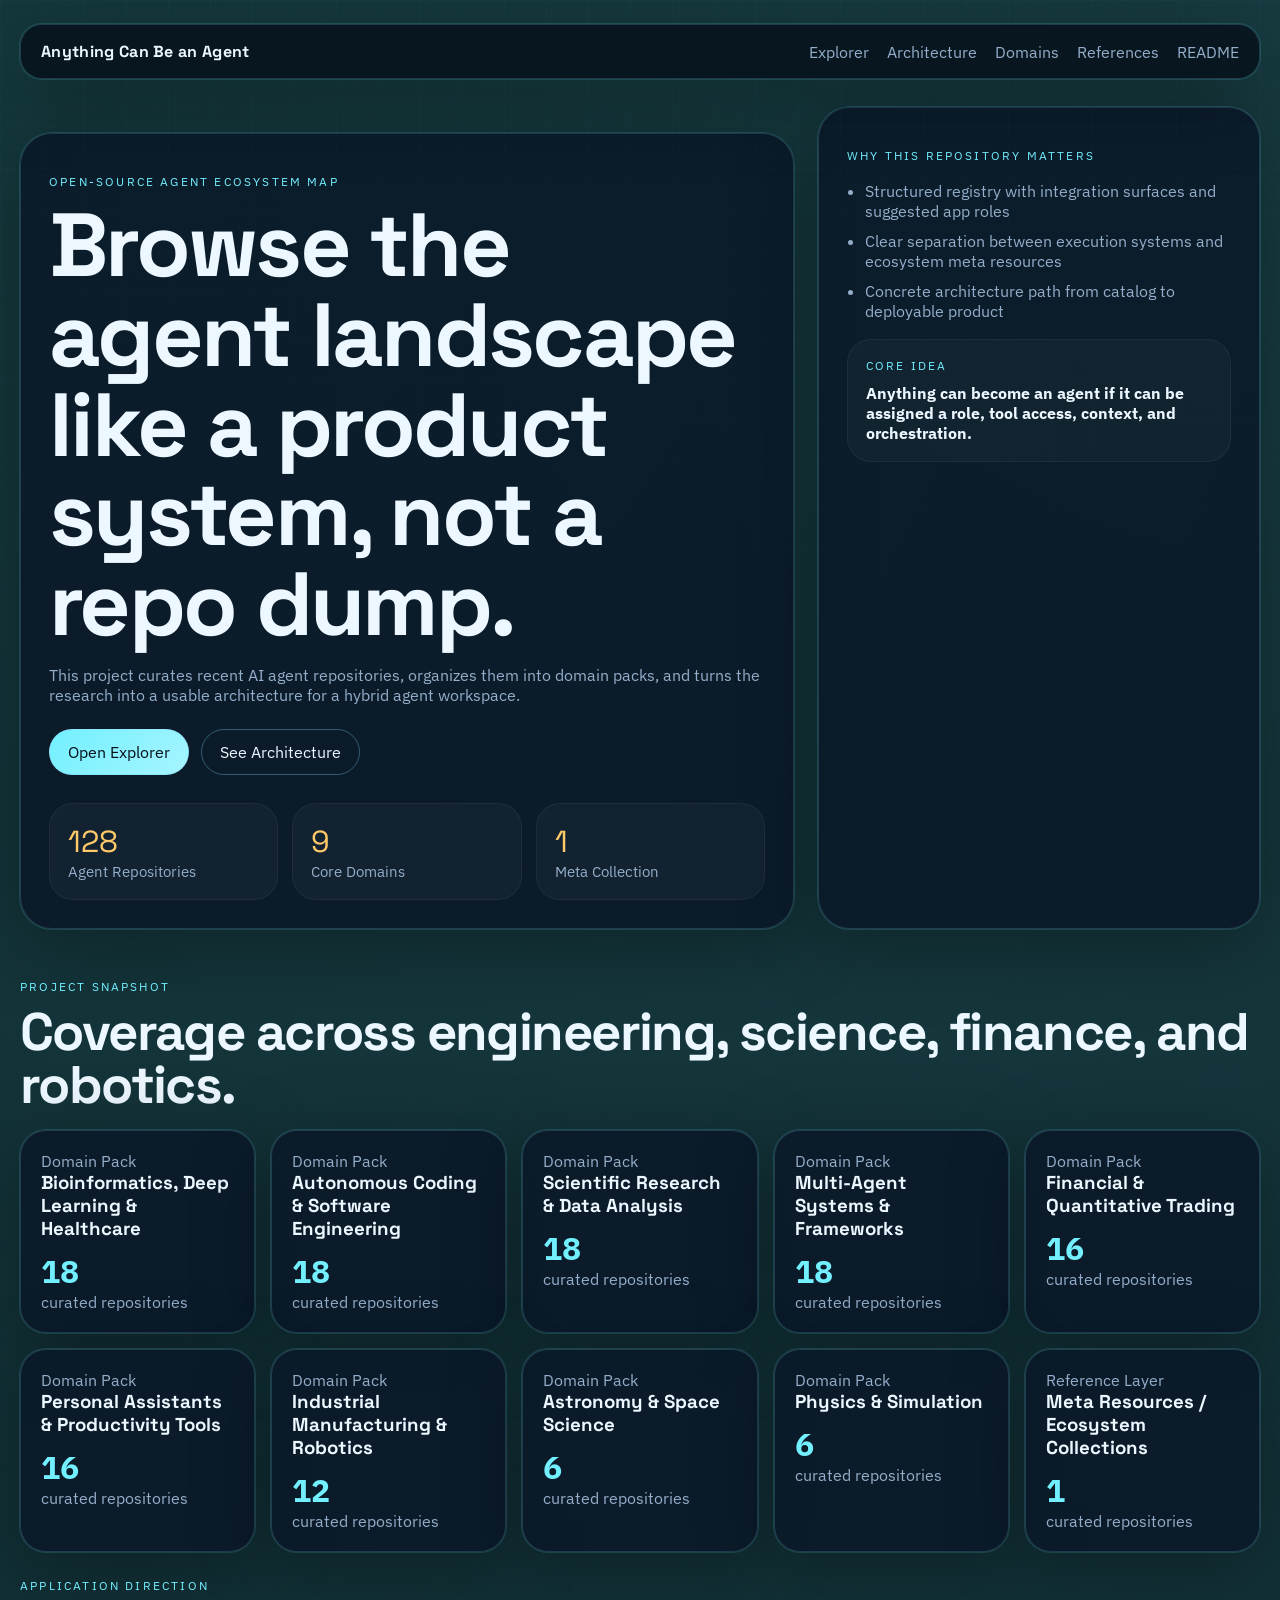
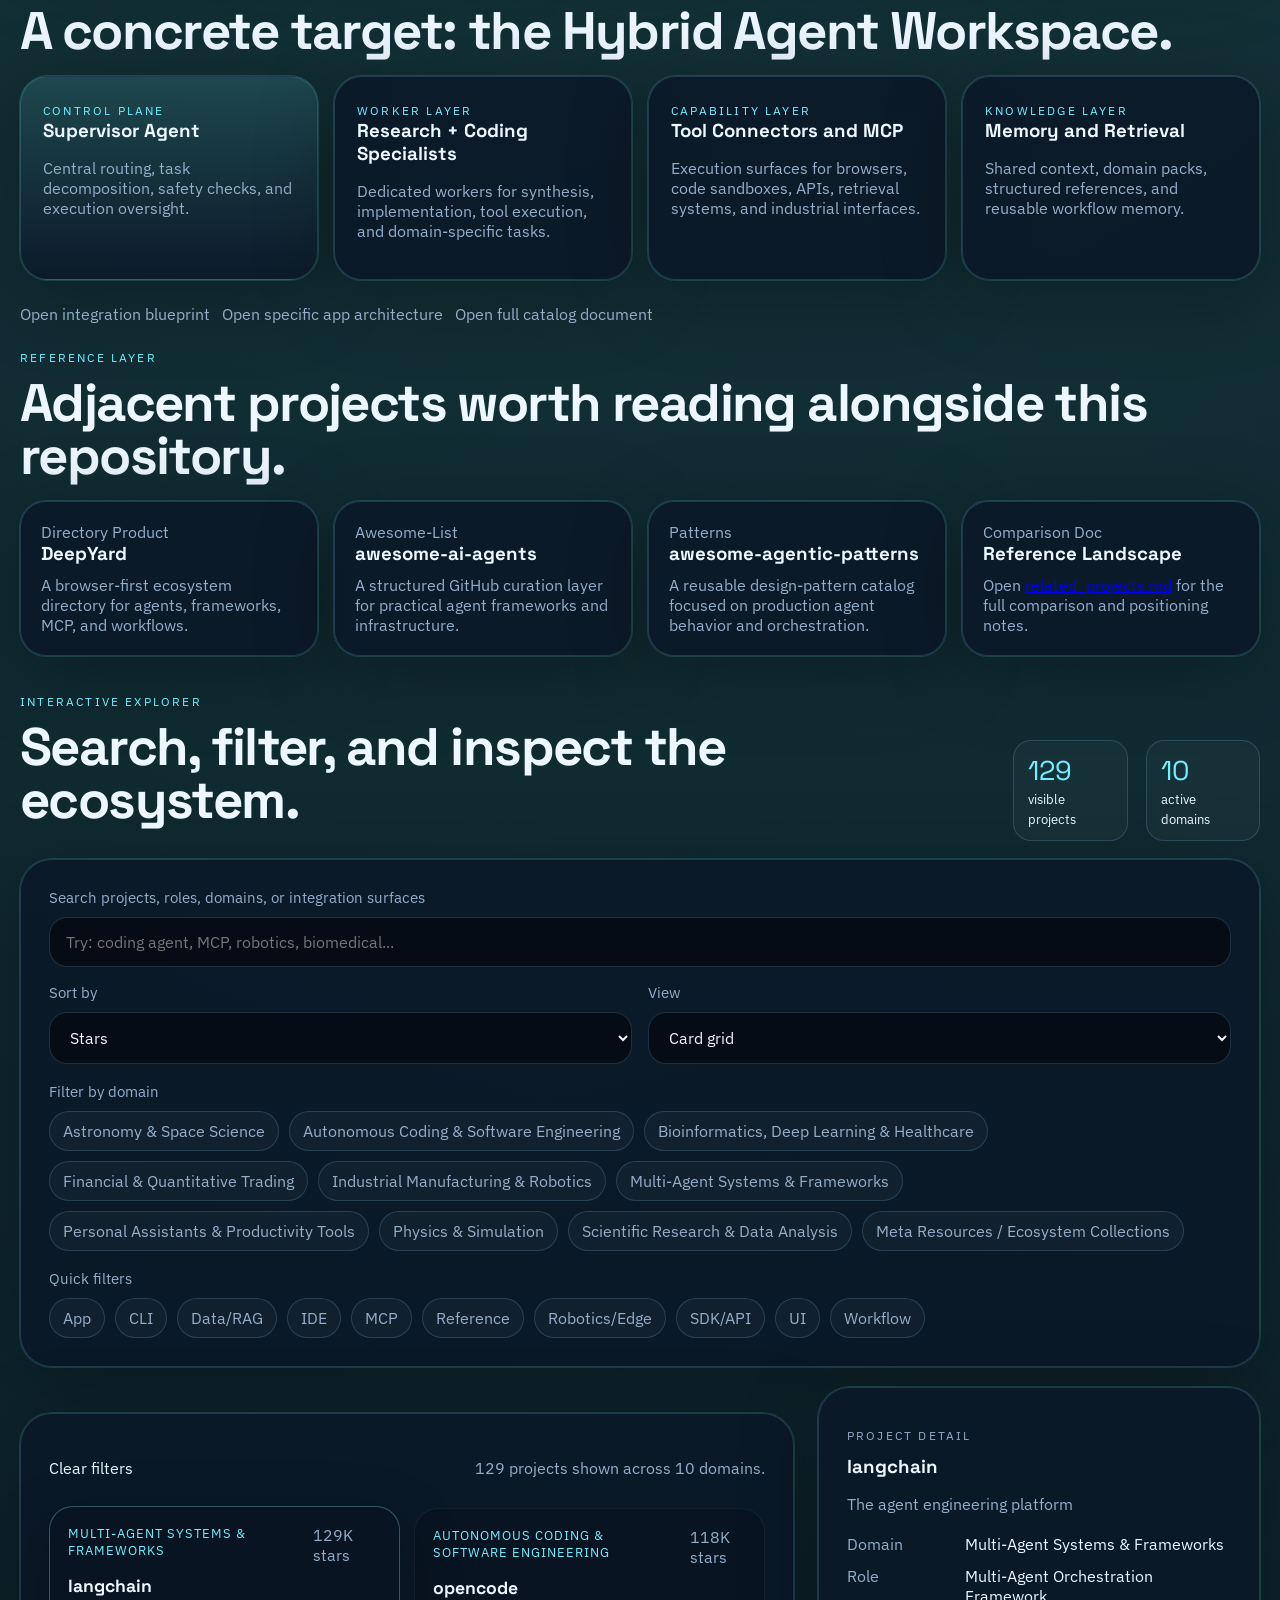
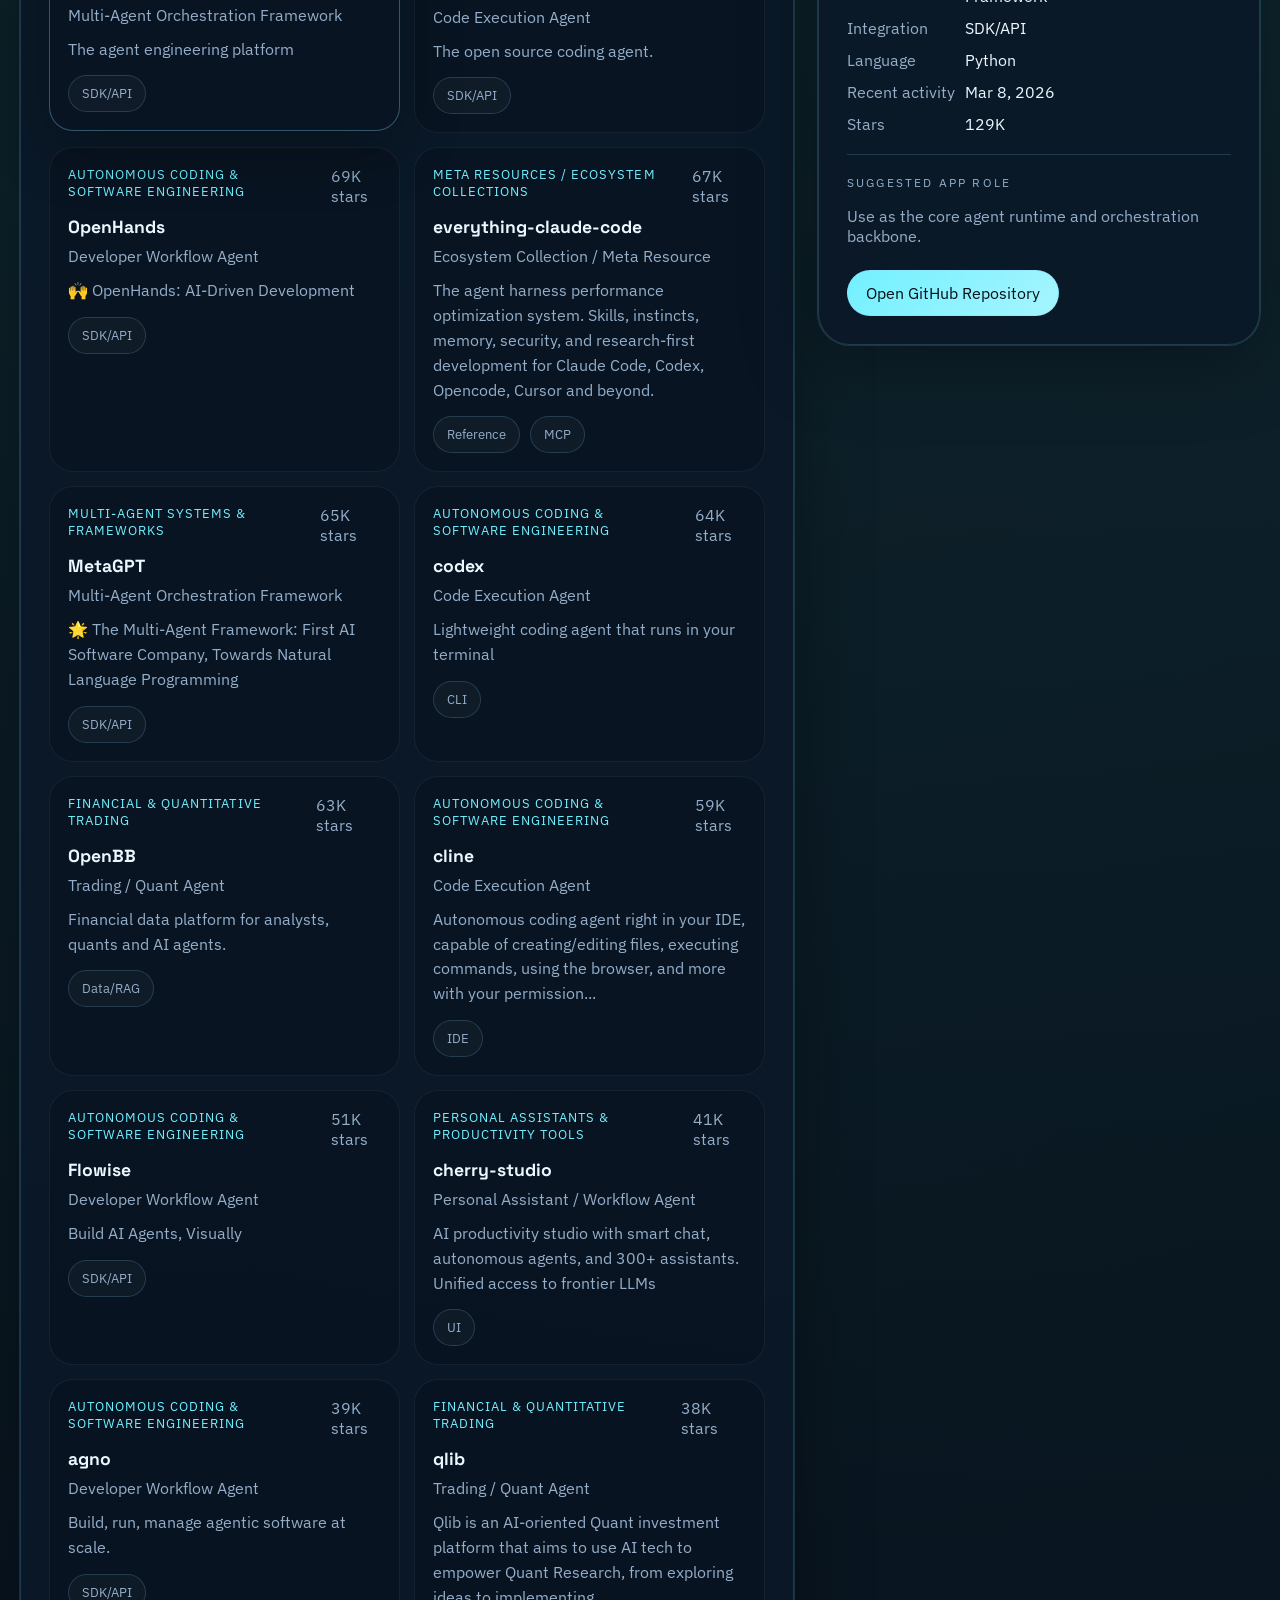
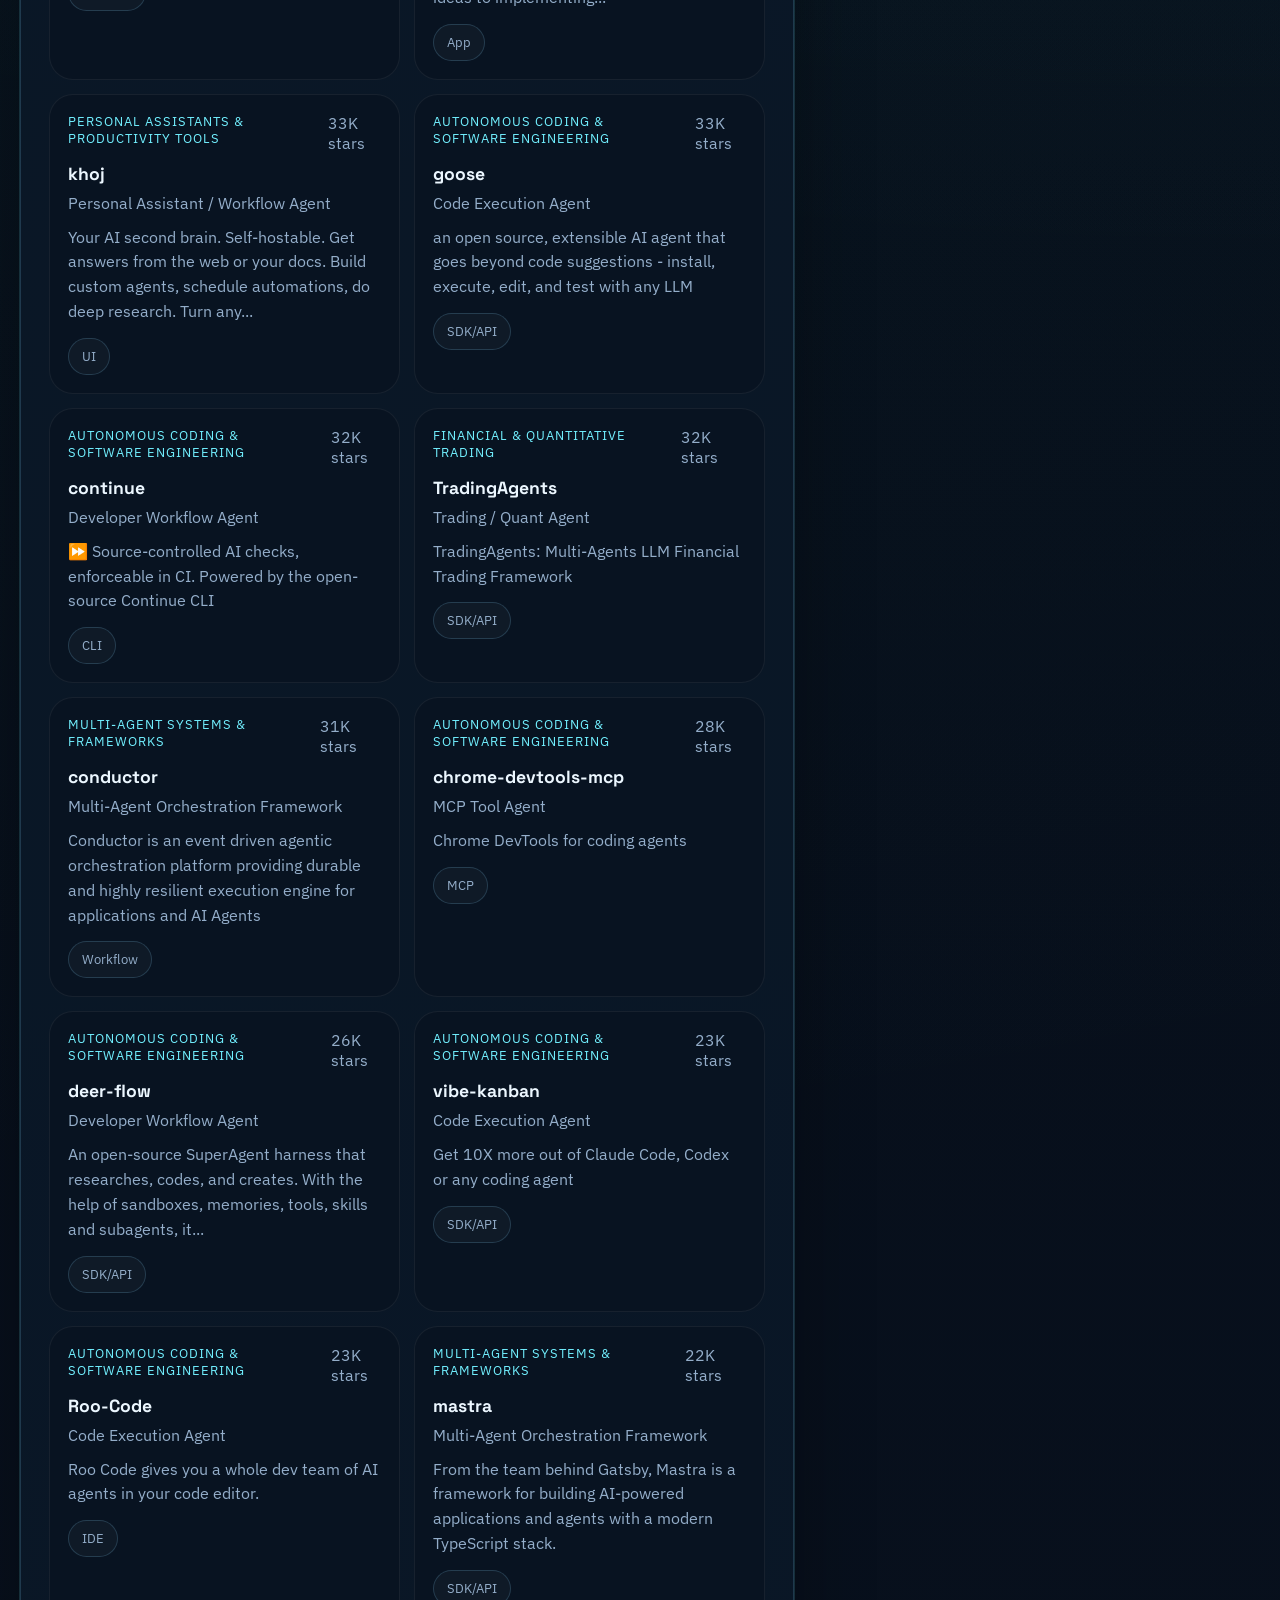
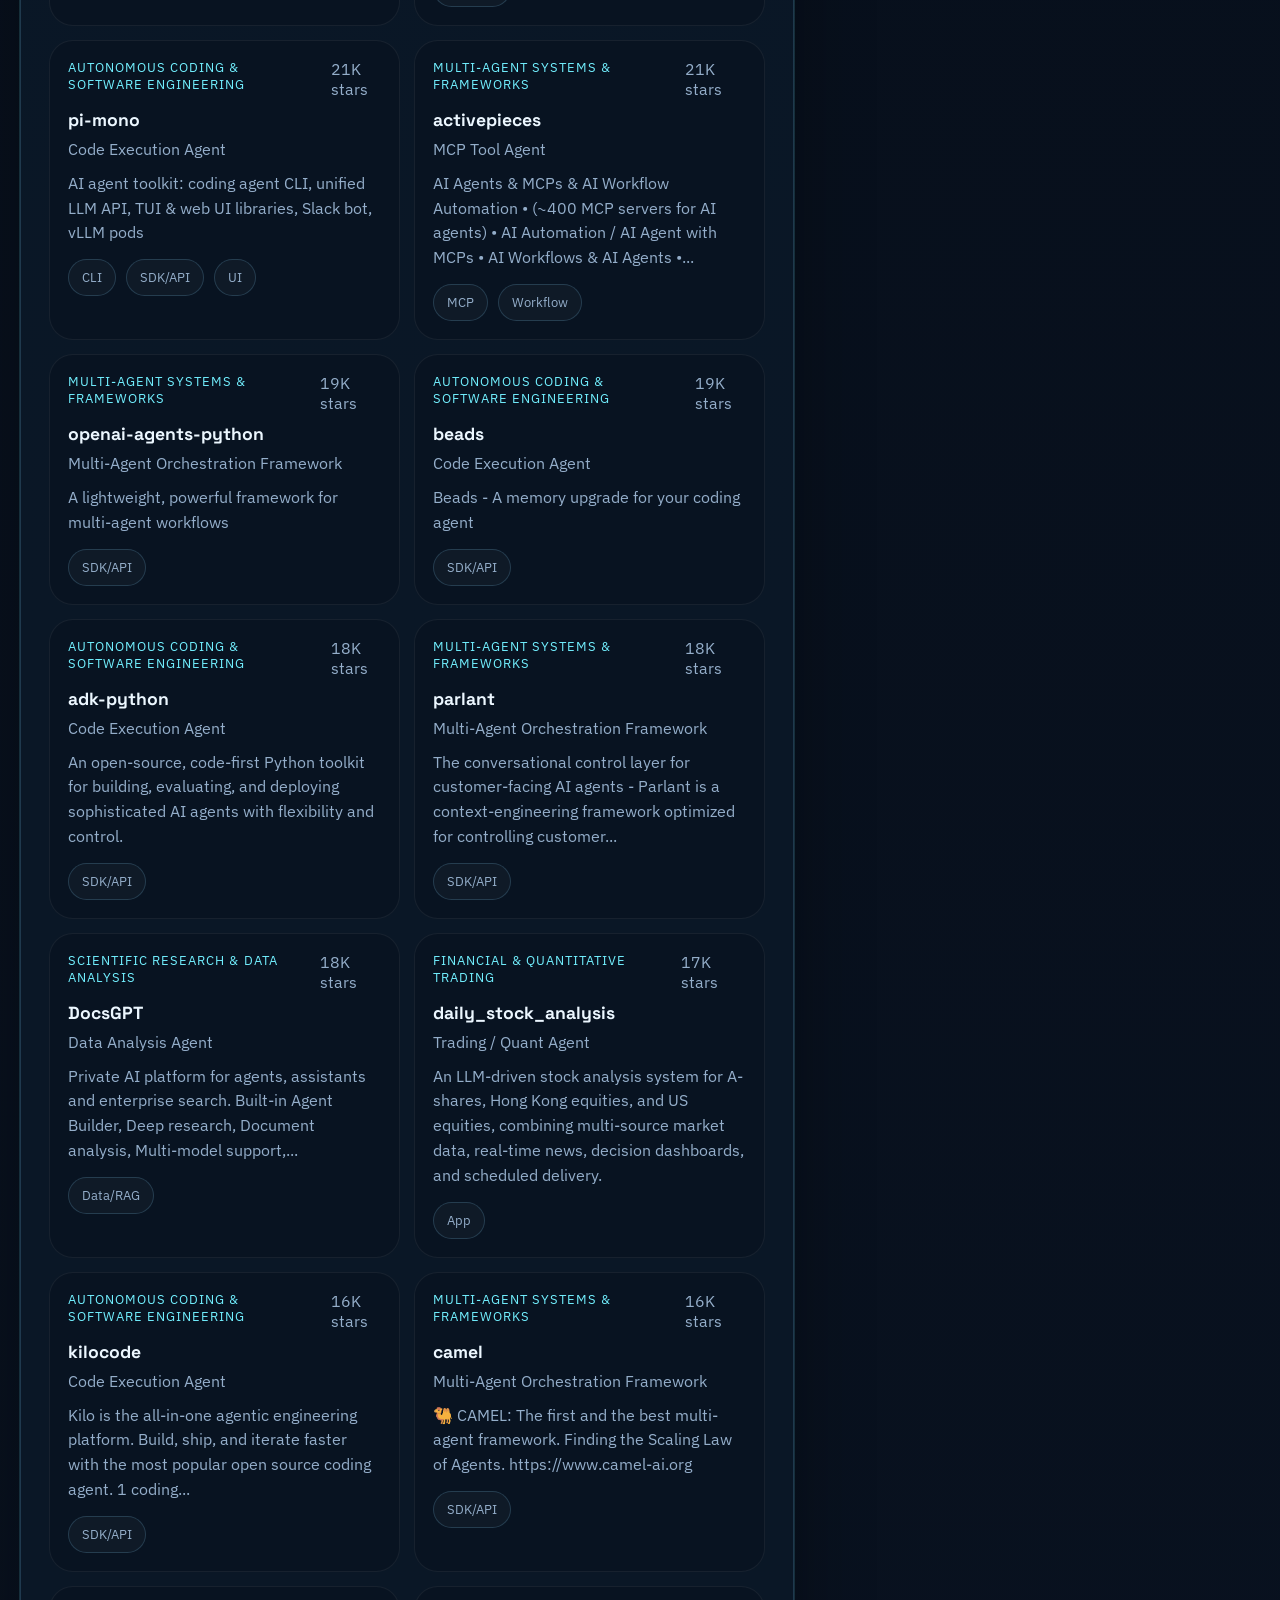
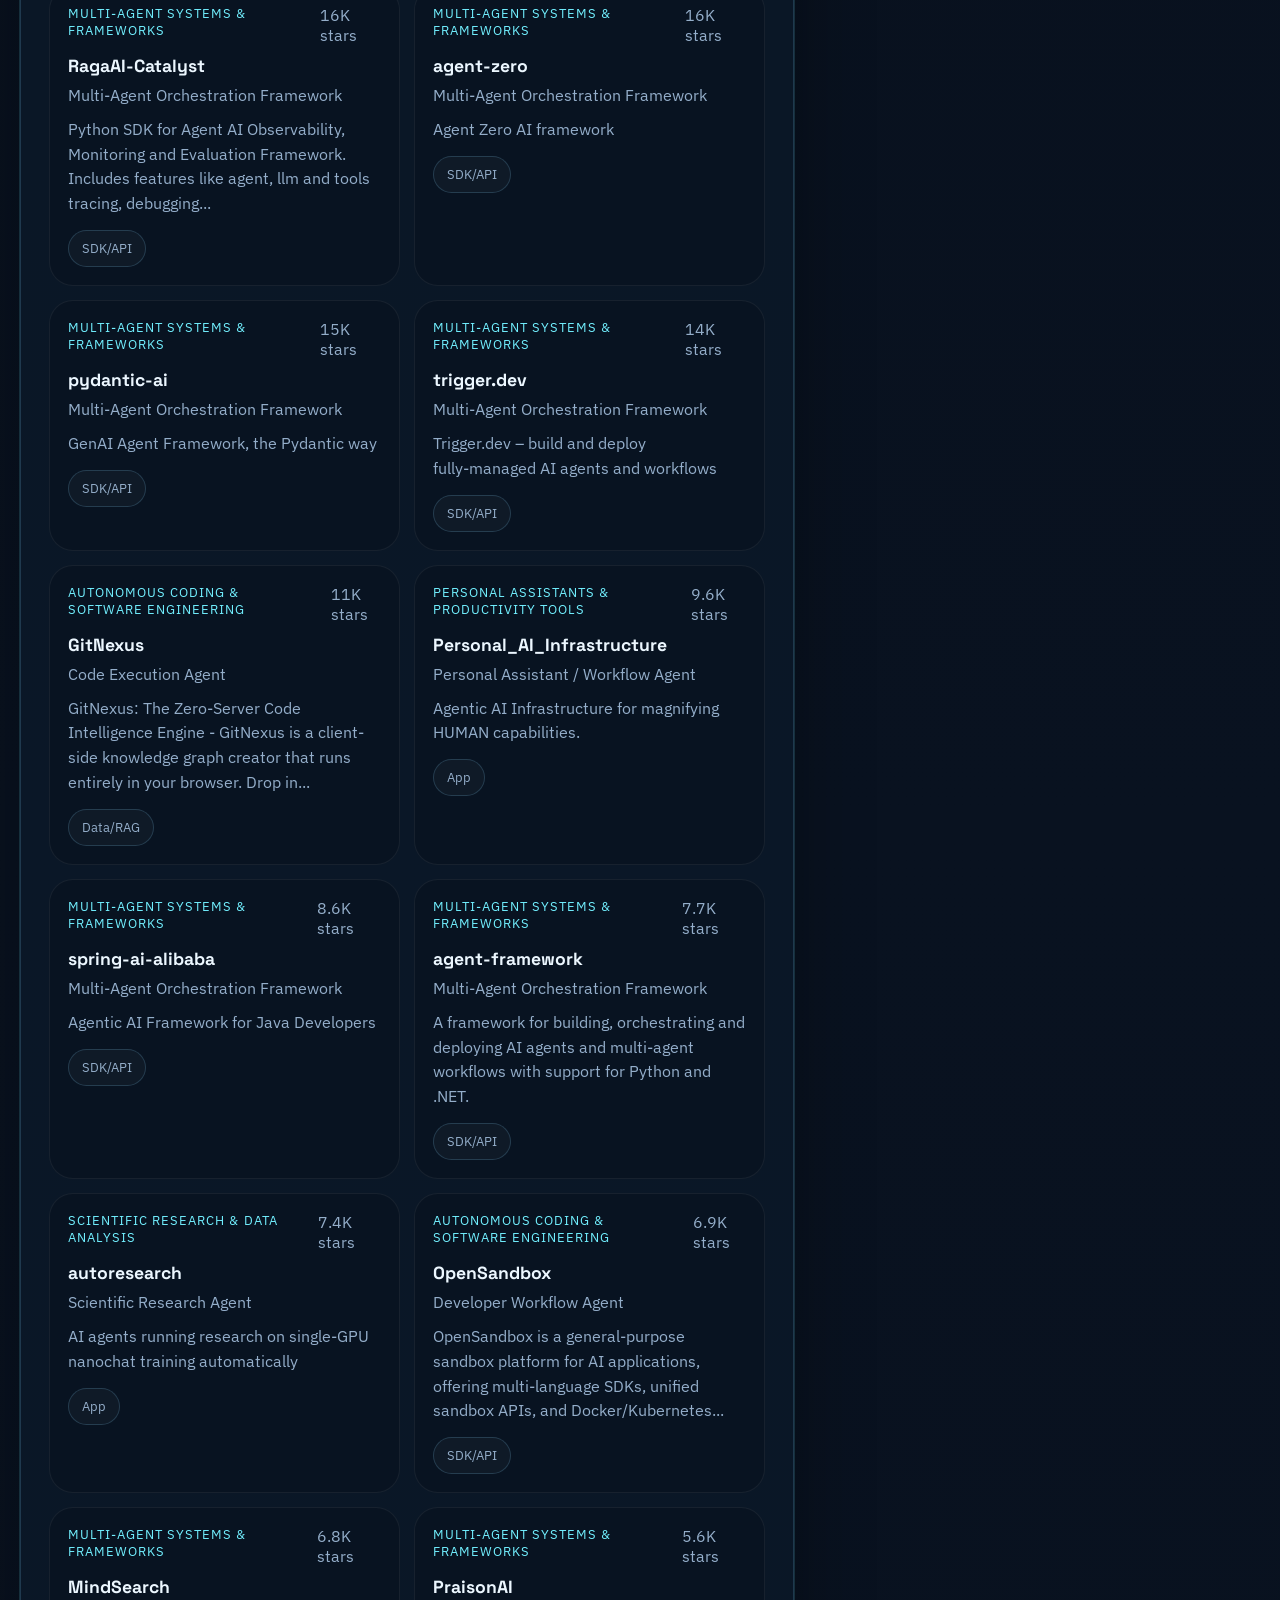
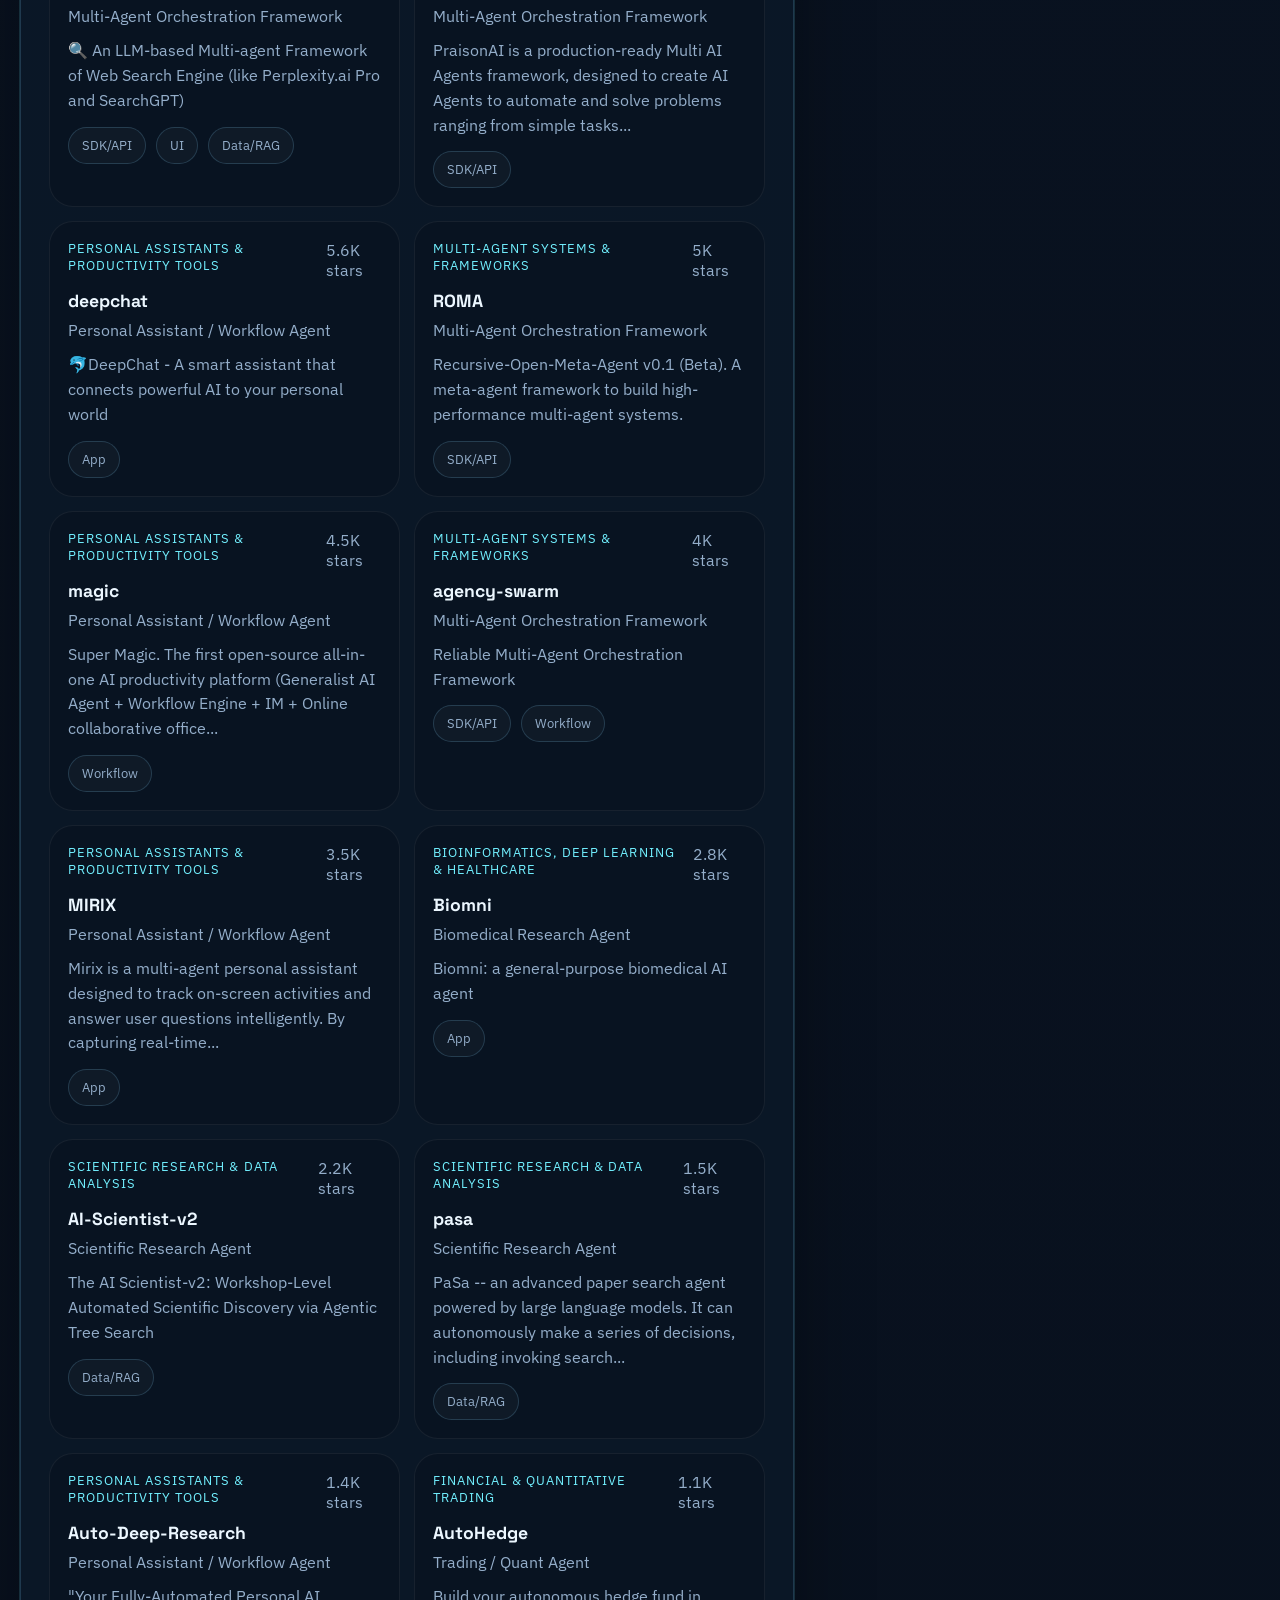
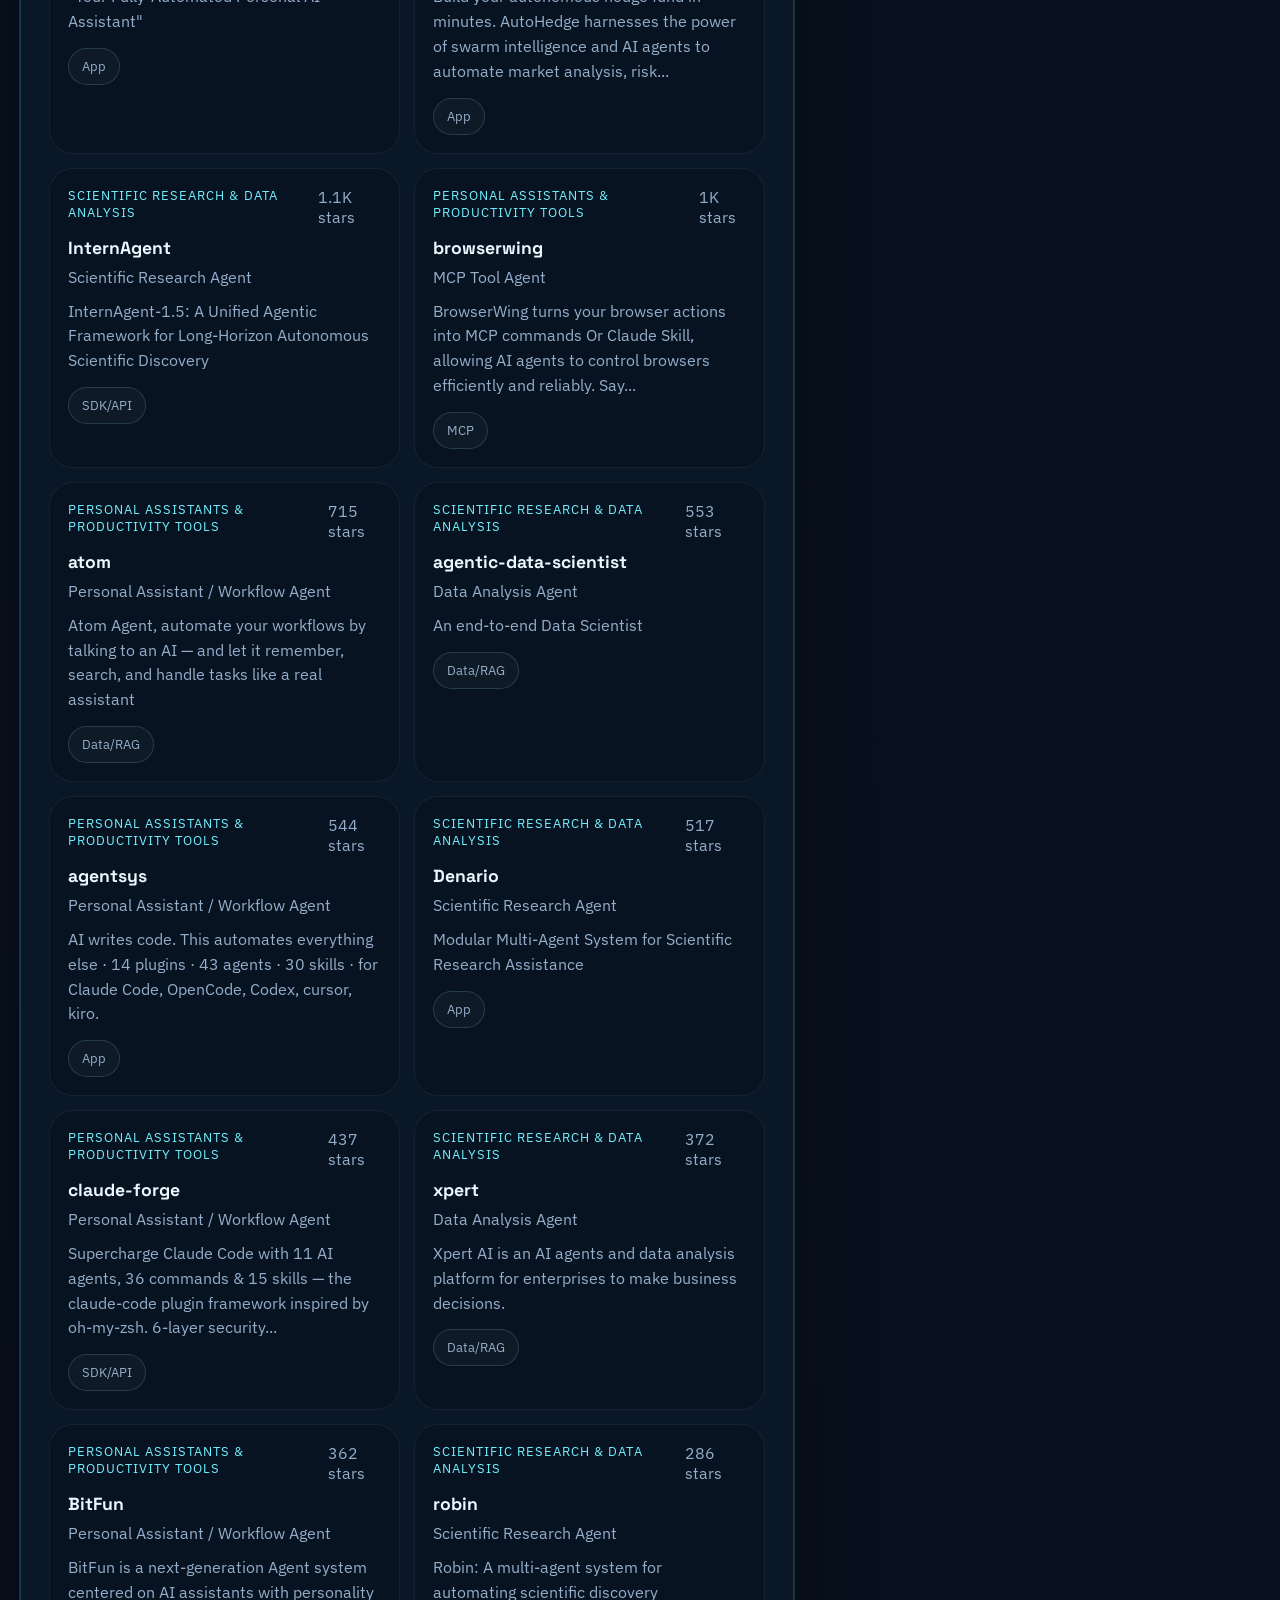
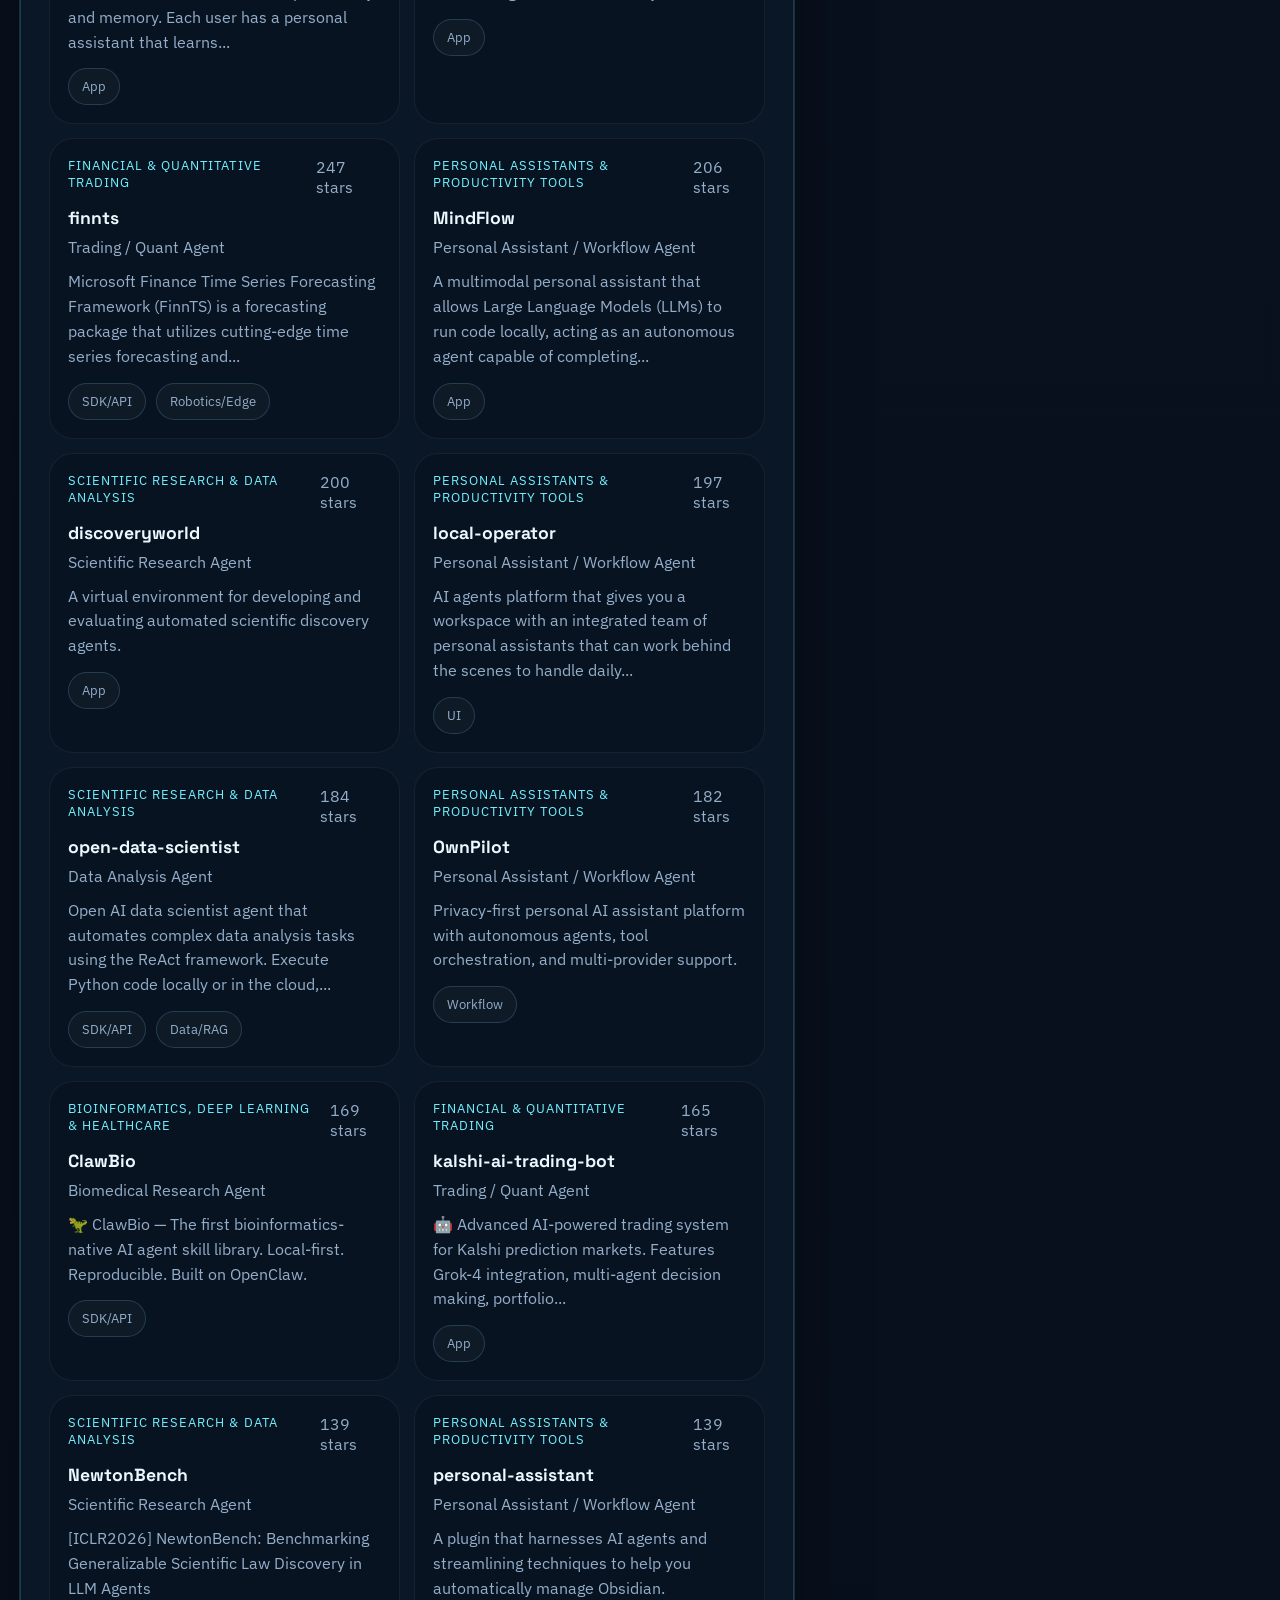
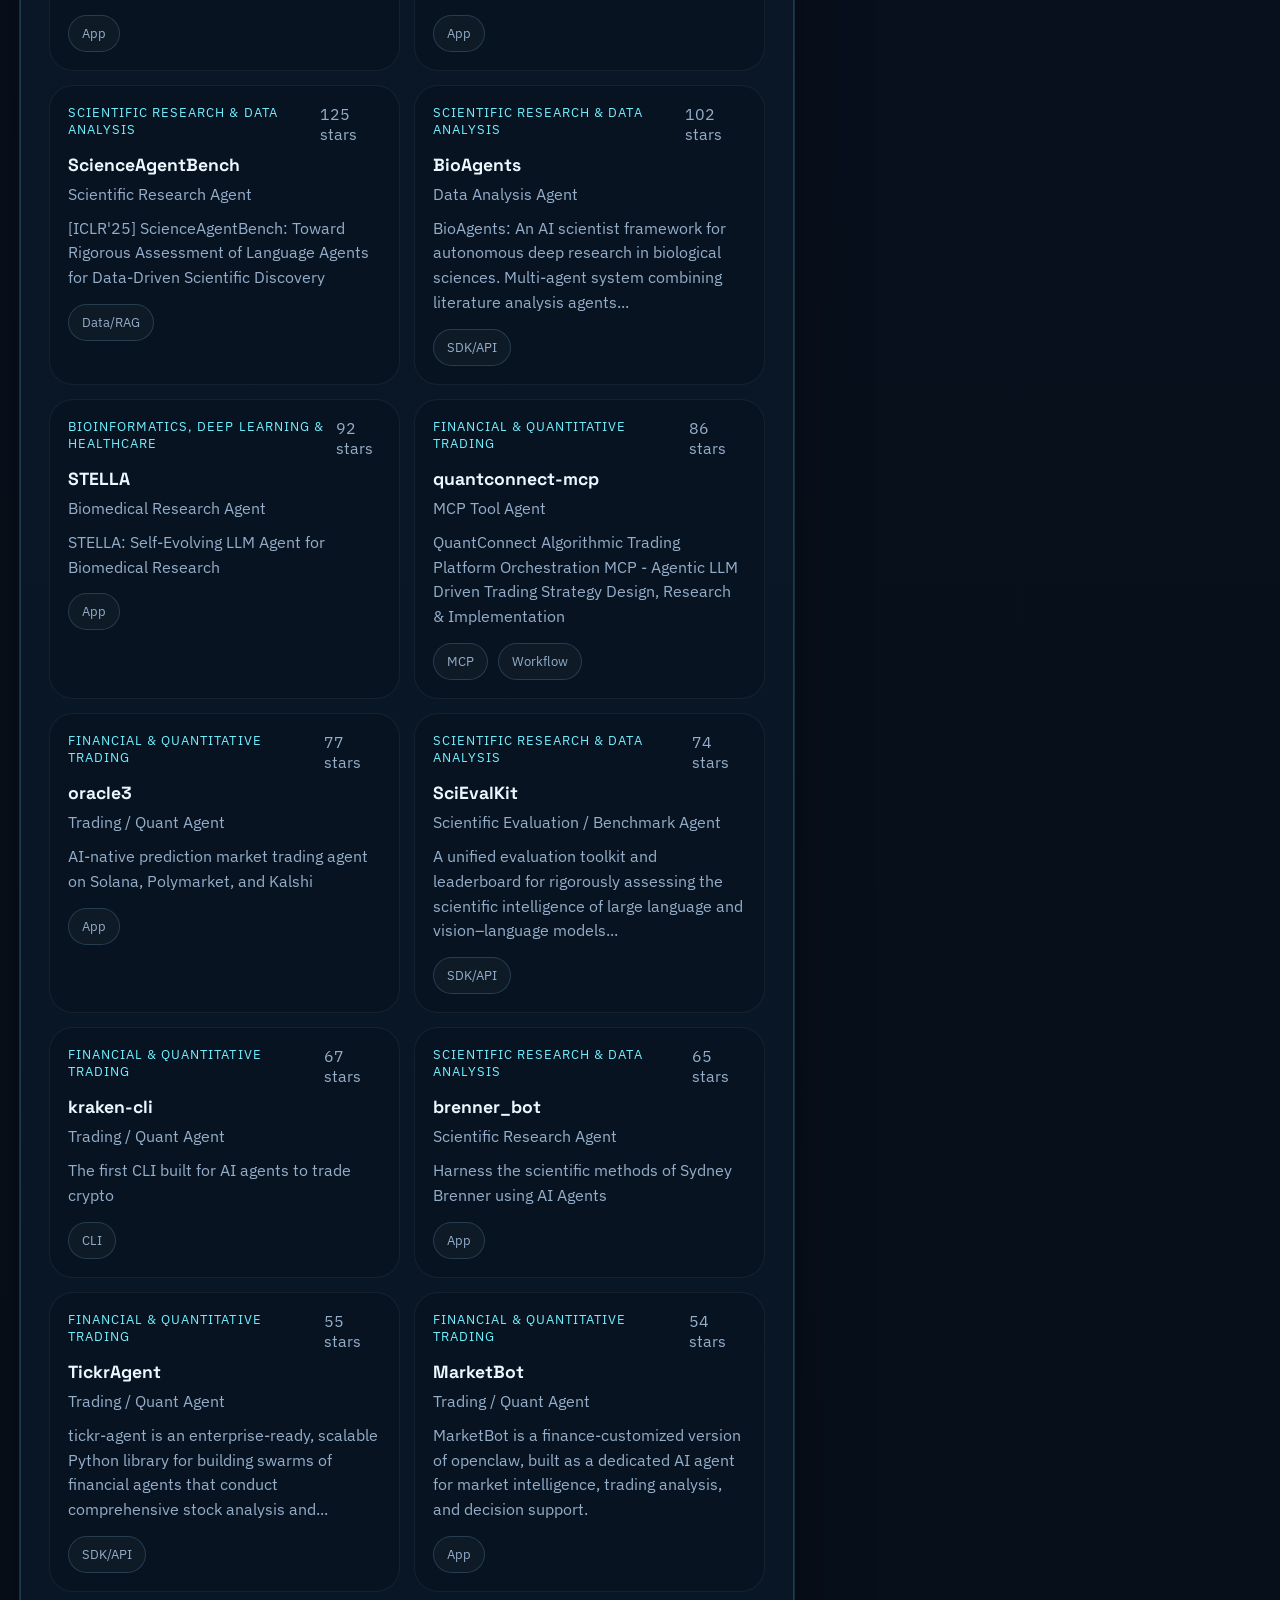
==== commit b5534f6f: "Add related project references" ====
--- a/index.html
+++ b/index.html
@@ -8,6 +8,30 @@
       name="description"
       content="A future-facing explorer for 128 open-source AI agent projects across 9 domains, with architecture guidance and integration-ready metadata."
     />
+    <meta
+      name="keywords"
+      content="AI agents, open source agents, agent ecosystem, multi-agent systems, coding agents, research agents, MCP, GitHub Pages"
+    />
+    <meta name="author" content="Soulnature" />
+    <meta name="robots" content="index, follow" />
+    <link rel="canonical" href="https://soulnature.github.io/Anything-can-be-an-agent/" />
+    <meta property="og:type" content="website" />
+    <meta property="og:site_name" content="Anything Can Be an Agent" />
+    <meta property="og:title" content="Anything Can Be an Agent" />
+    <meta
+      property="og:description"
+      content="Explore 128 open-source AI agent projects across 9 domains, with architecture guidance and an integration-ready project registry."
+    />
+    <meta property="og:url" content="https://soulnature.github.io/Anything-can-be-an-agent/" />
+    <meta property="og:image" content="https://soulnature.github.io/Anything-can-be-an-agent/social-preview.svg" />
+    <meta property="og:image:alt" content="Anything Can Be an Agent website preview" />
+    <meta name="twitter:card" content="summary_large_image" />
+    <meta name="twitter:title" content="Anything Can Be an Agent" />
+    <meta
+      name="twitter:description"
+      content="A future-facing explorer for open-source AI agent projects, domain packs, and product architecture."
+    />
+    <meta name="twitter:image" content="https://soulnature.github.io/Anything-can-be-an-agent/social-preview.svg" />
     <link rel="preconnect" href="https://fonts.googleapis.com" />
     <link rel="preconnect" href="https://fonts.gstatic.com" crossorigin />
     <link
@@ -25,6 +49,7 @@
             <a href="#explorer">Explorer</a>
             <a href="#architecture">Architecture</a>
             <a href="#domains">Domains</a>
+            <a href="related_projects.md">References</a>
             <a href="README.md">README</a>
           </div>
         </nav>
@@ -112,6 +137,35 @@
             <a href="integration_blueprint.md">Open integration blueprint</a>
             <a href="specific_app_architecture.md">Open specific app architecture</a>
             <a href="results.md">Open full catalog document</a>
+          </div>
+        </section>
+
+        <section class="snapshot">
+          <div class="section-heading">
+            <p class="eyebrow">Reference Layer</p>
+            <h2>Adjacent projects worth reading alongside this repository.</h2>
+          </div>
+          <div class="snapshot-grid">
+            <article>
+              <span>Directory Product</span>
+              <h3>DeepYard</h3>
+              <p>A browser-first ecosystem directory for agents, frameworks, MCP, and workflows.</p>
+            </article>
+            <article>
+              <span>Awesome-List</span>
+              <h3>awesome-ai-agents</h3>
+              <p>A structured GitHub curation layer for practical agent frameworks and infrastructure.</p>
+            </article>
+            <article>
+              <span>Patterns</span>
+              <h3>awesome-agentic-patterns</h3>
+              <p>A reusable design-pattern catalog focused on production agent behavior and orchestration.</p>
+            </article>
+            <article>
+              <span>Comparison Doc</span>
+              <h3>Reference Landscape</h3>
+              <p>Open <a href="related_projects.md">related_projects.md</a> for the full comparison and positioning notes.</p>
+            </article>
           </div>
         </section>
 
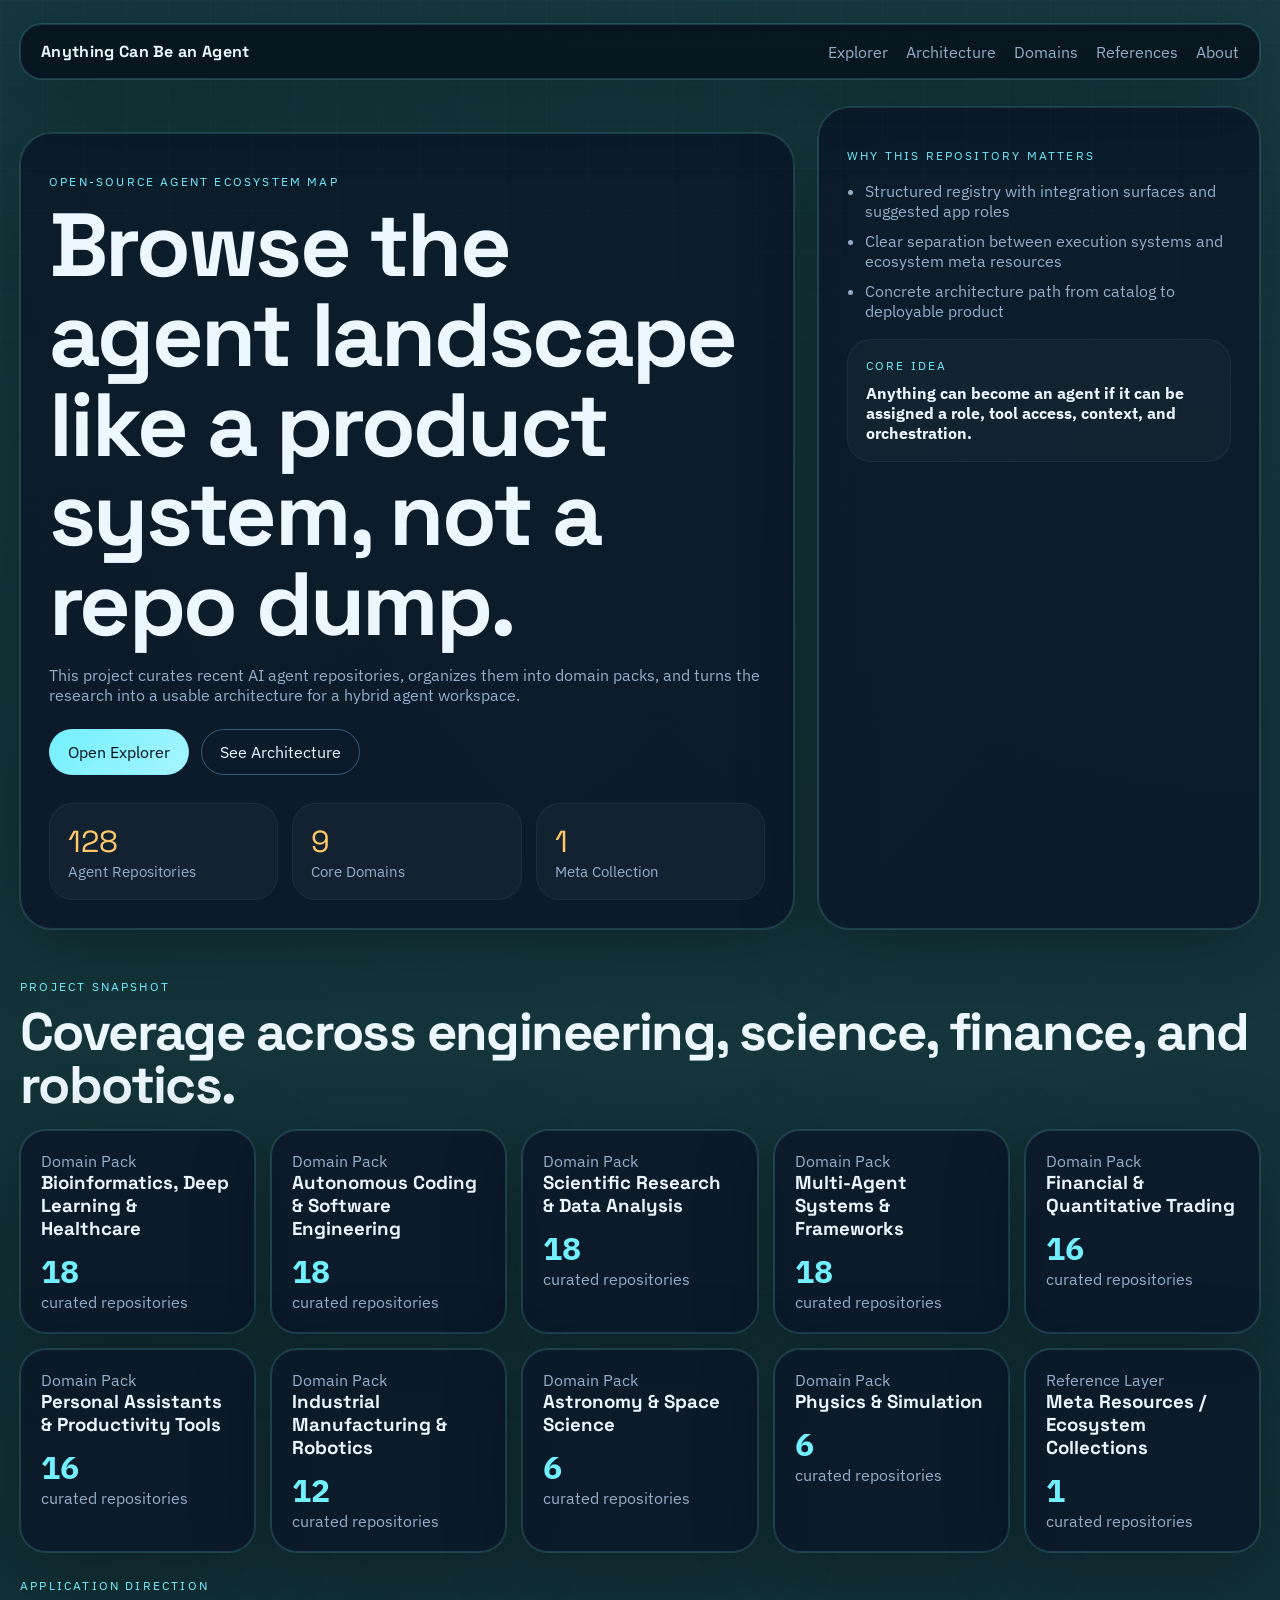
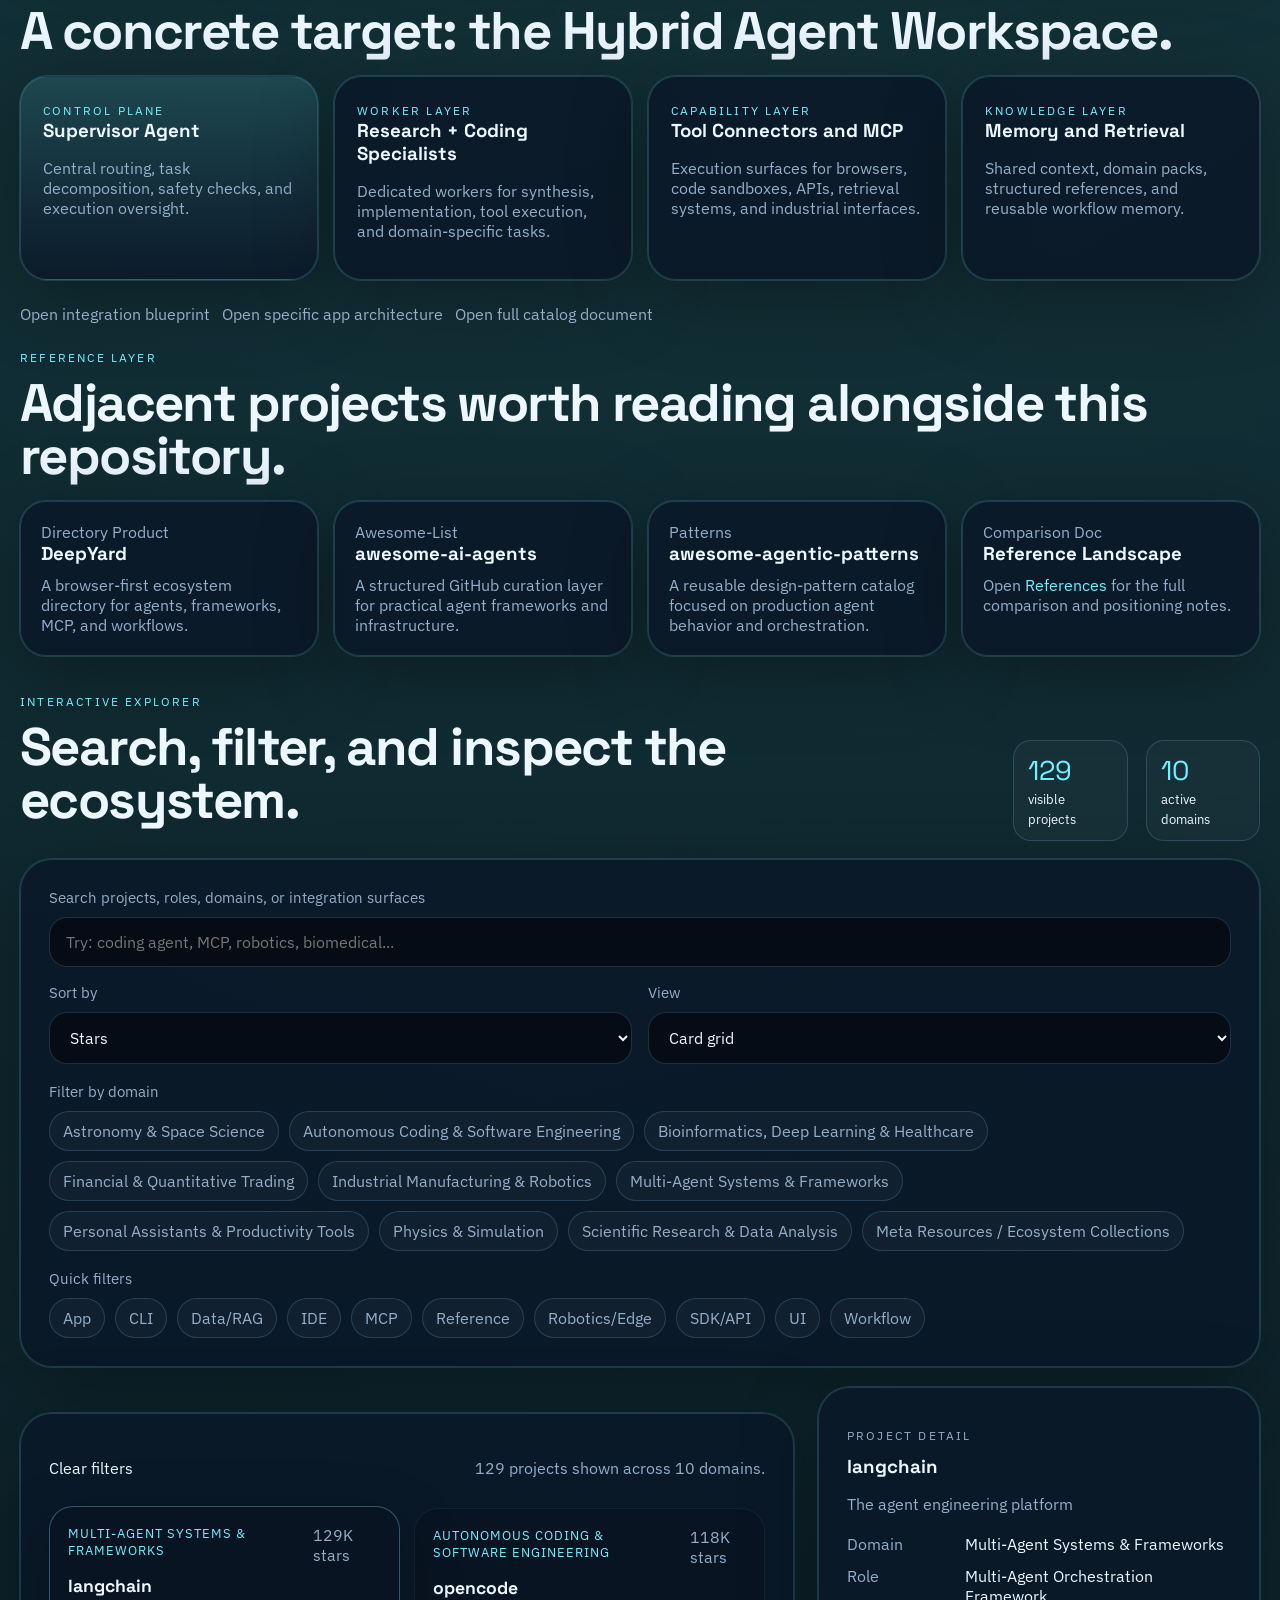
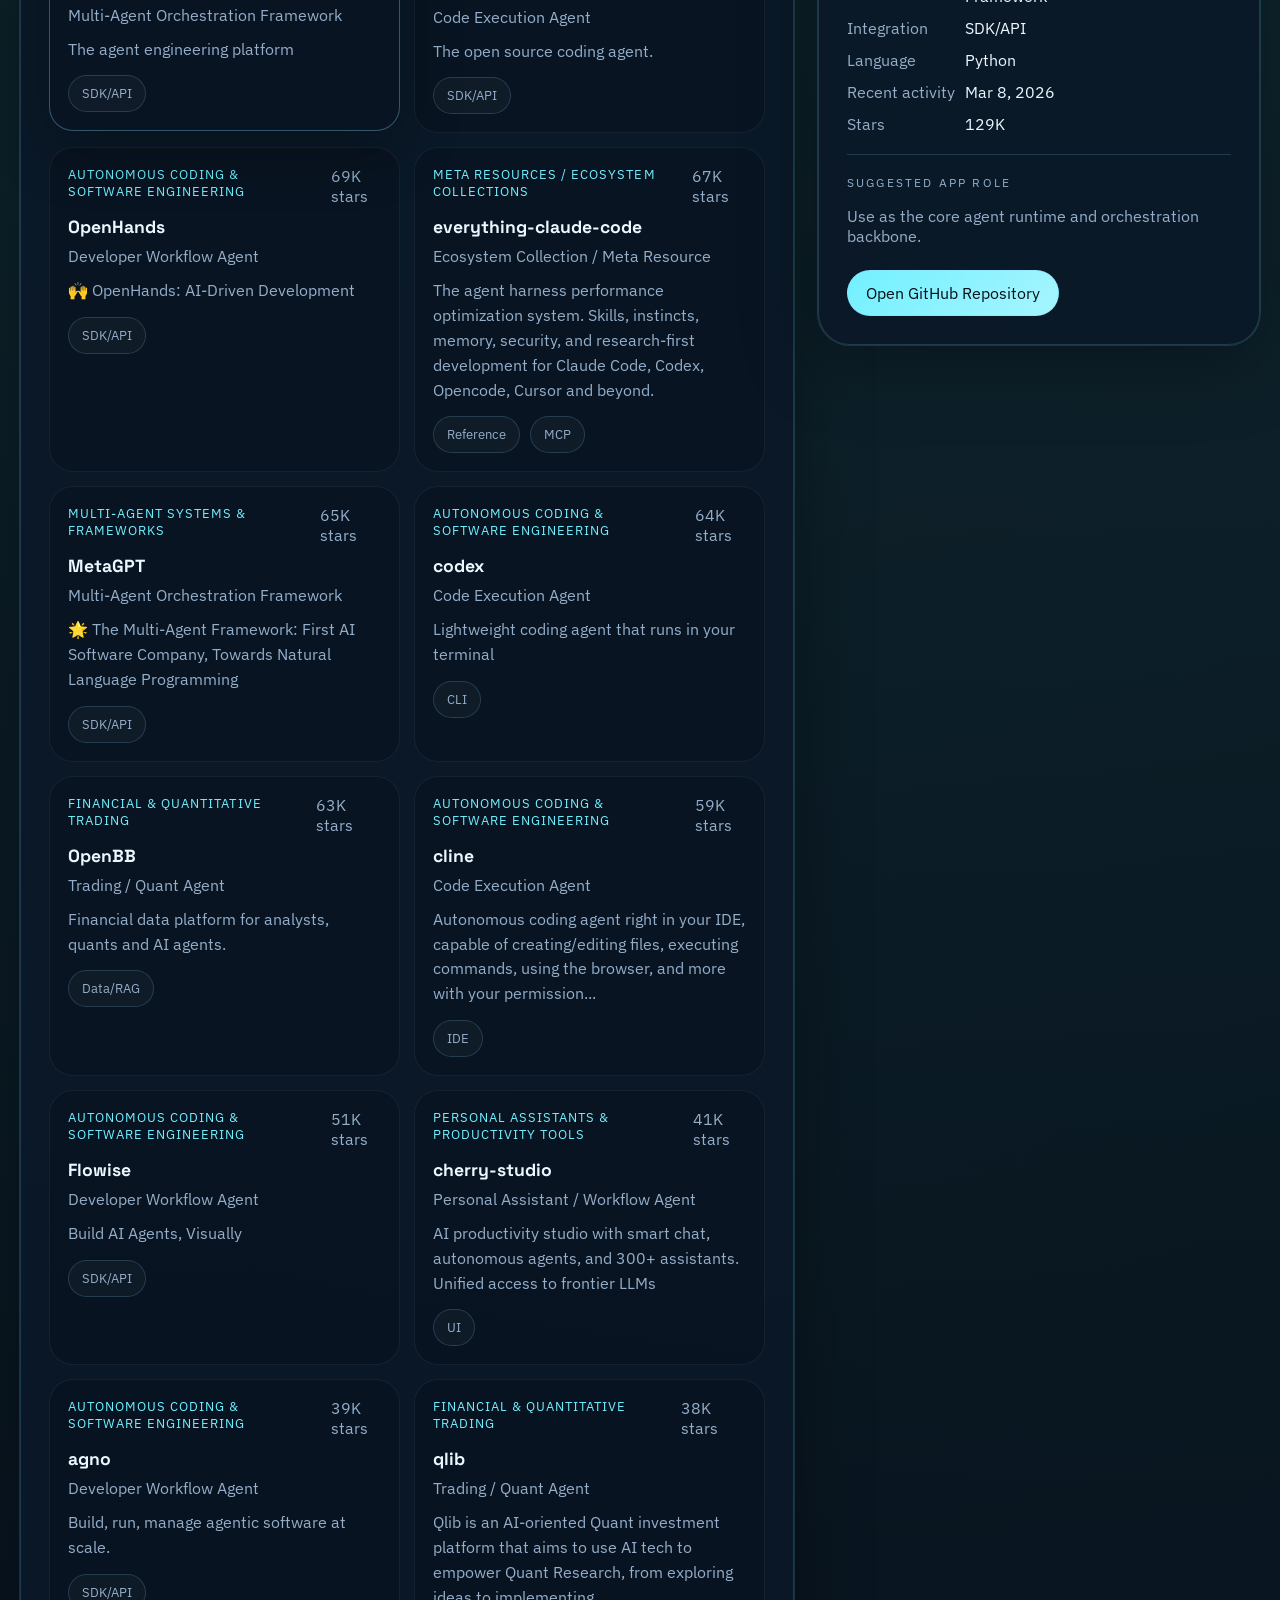
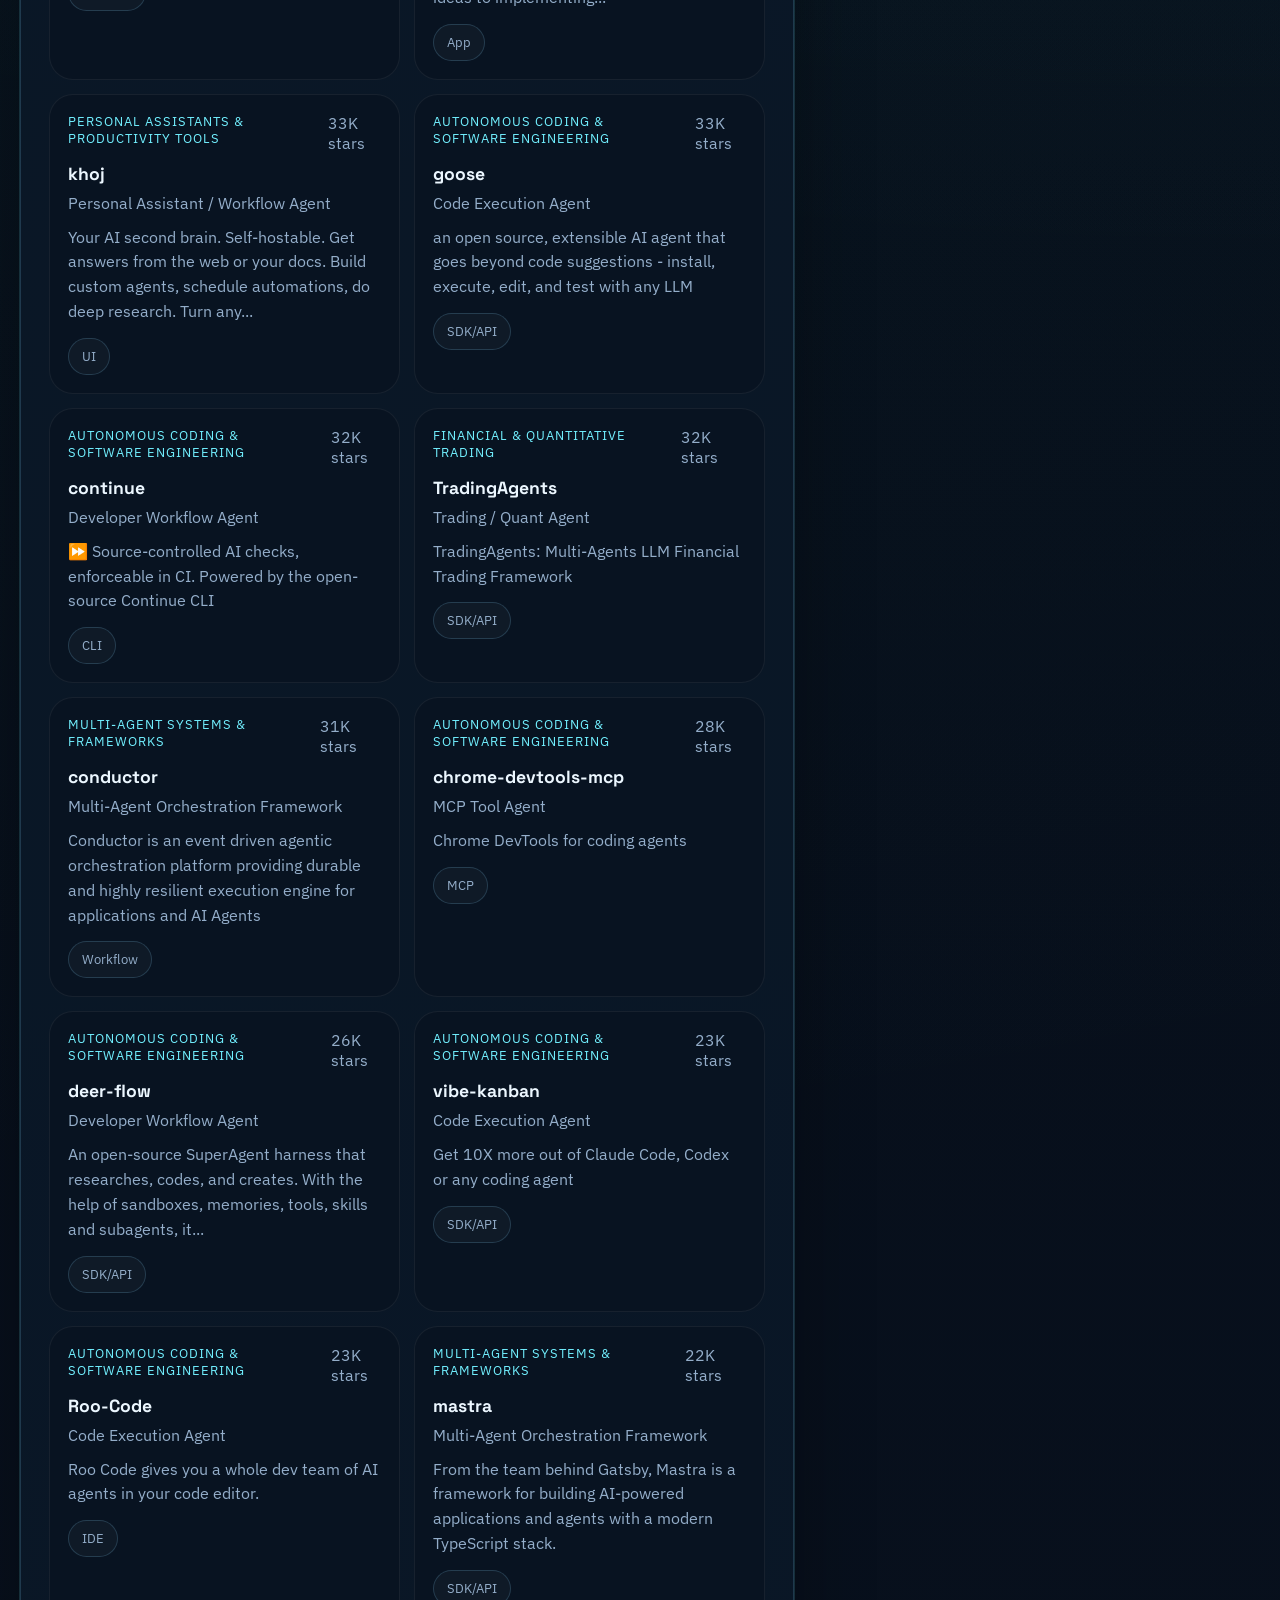
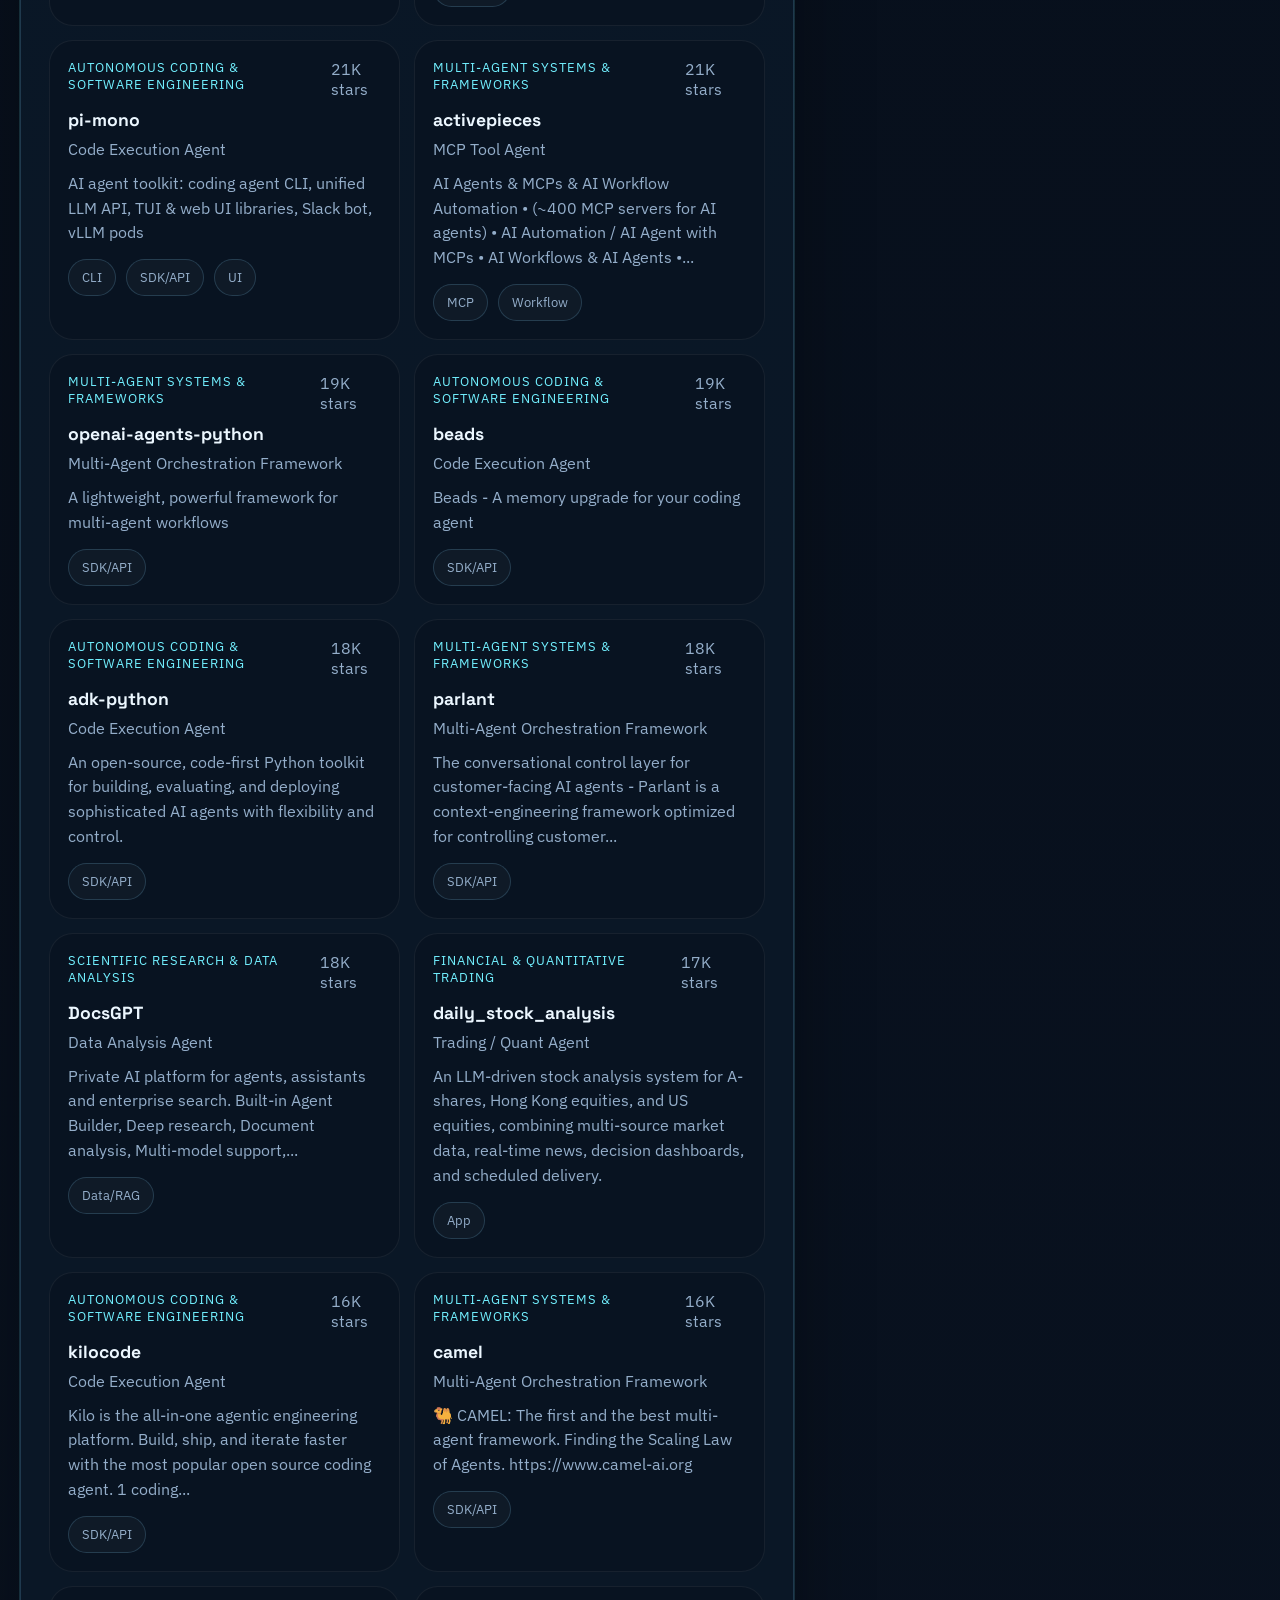
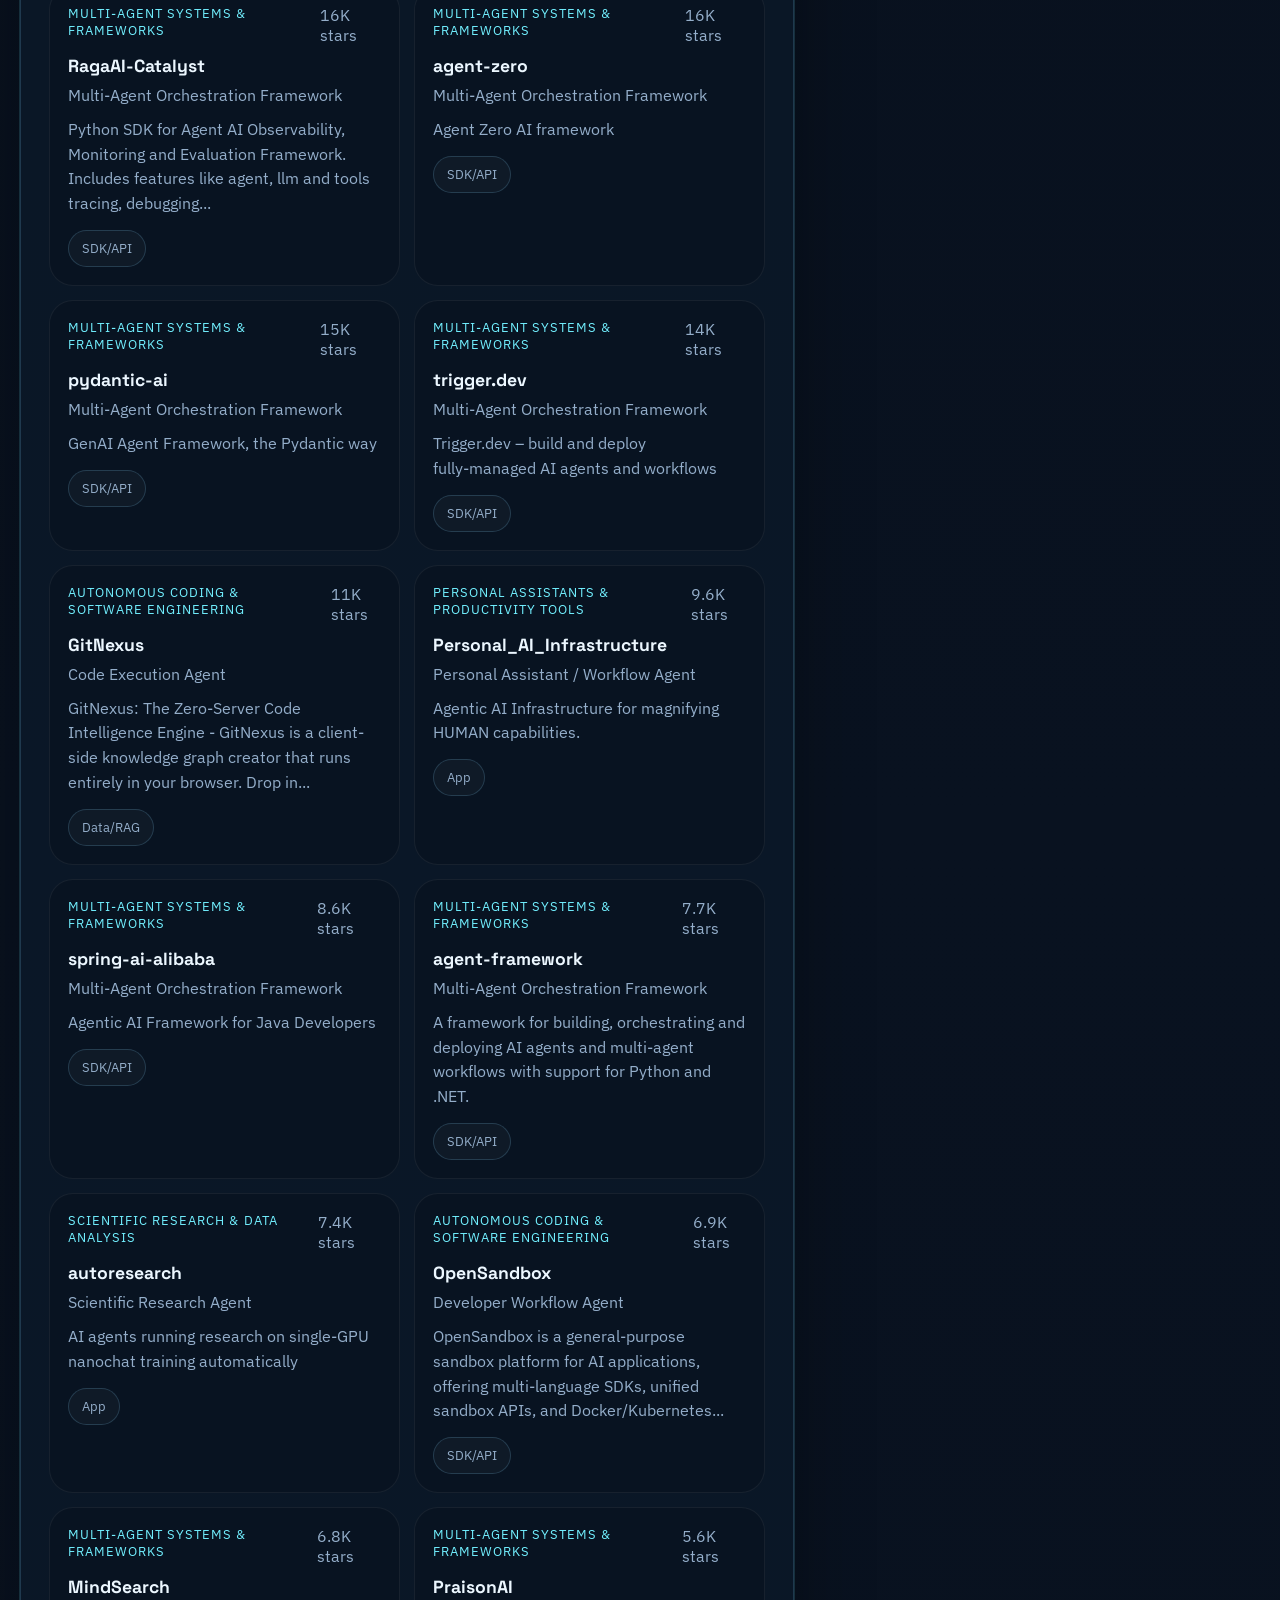
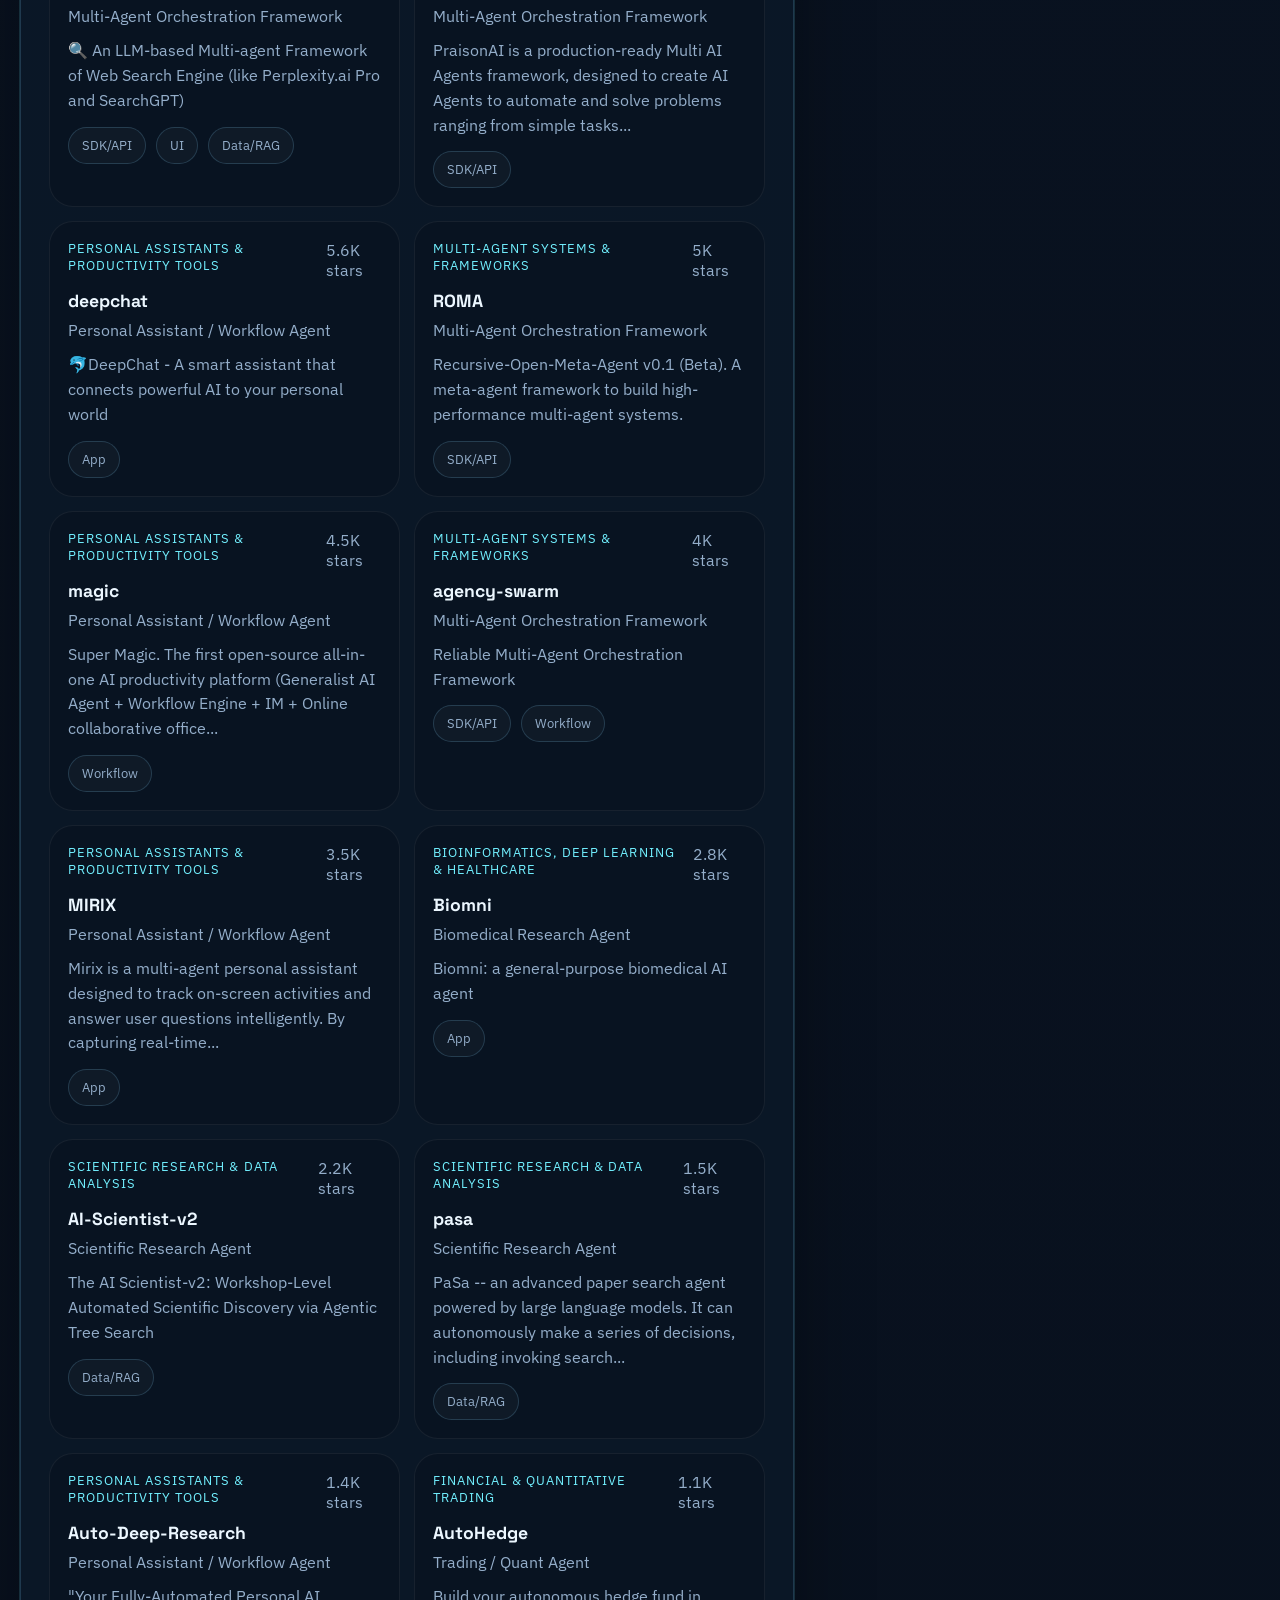
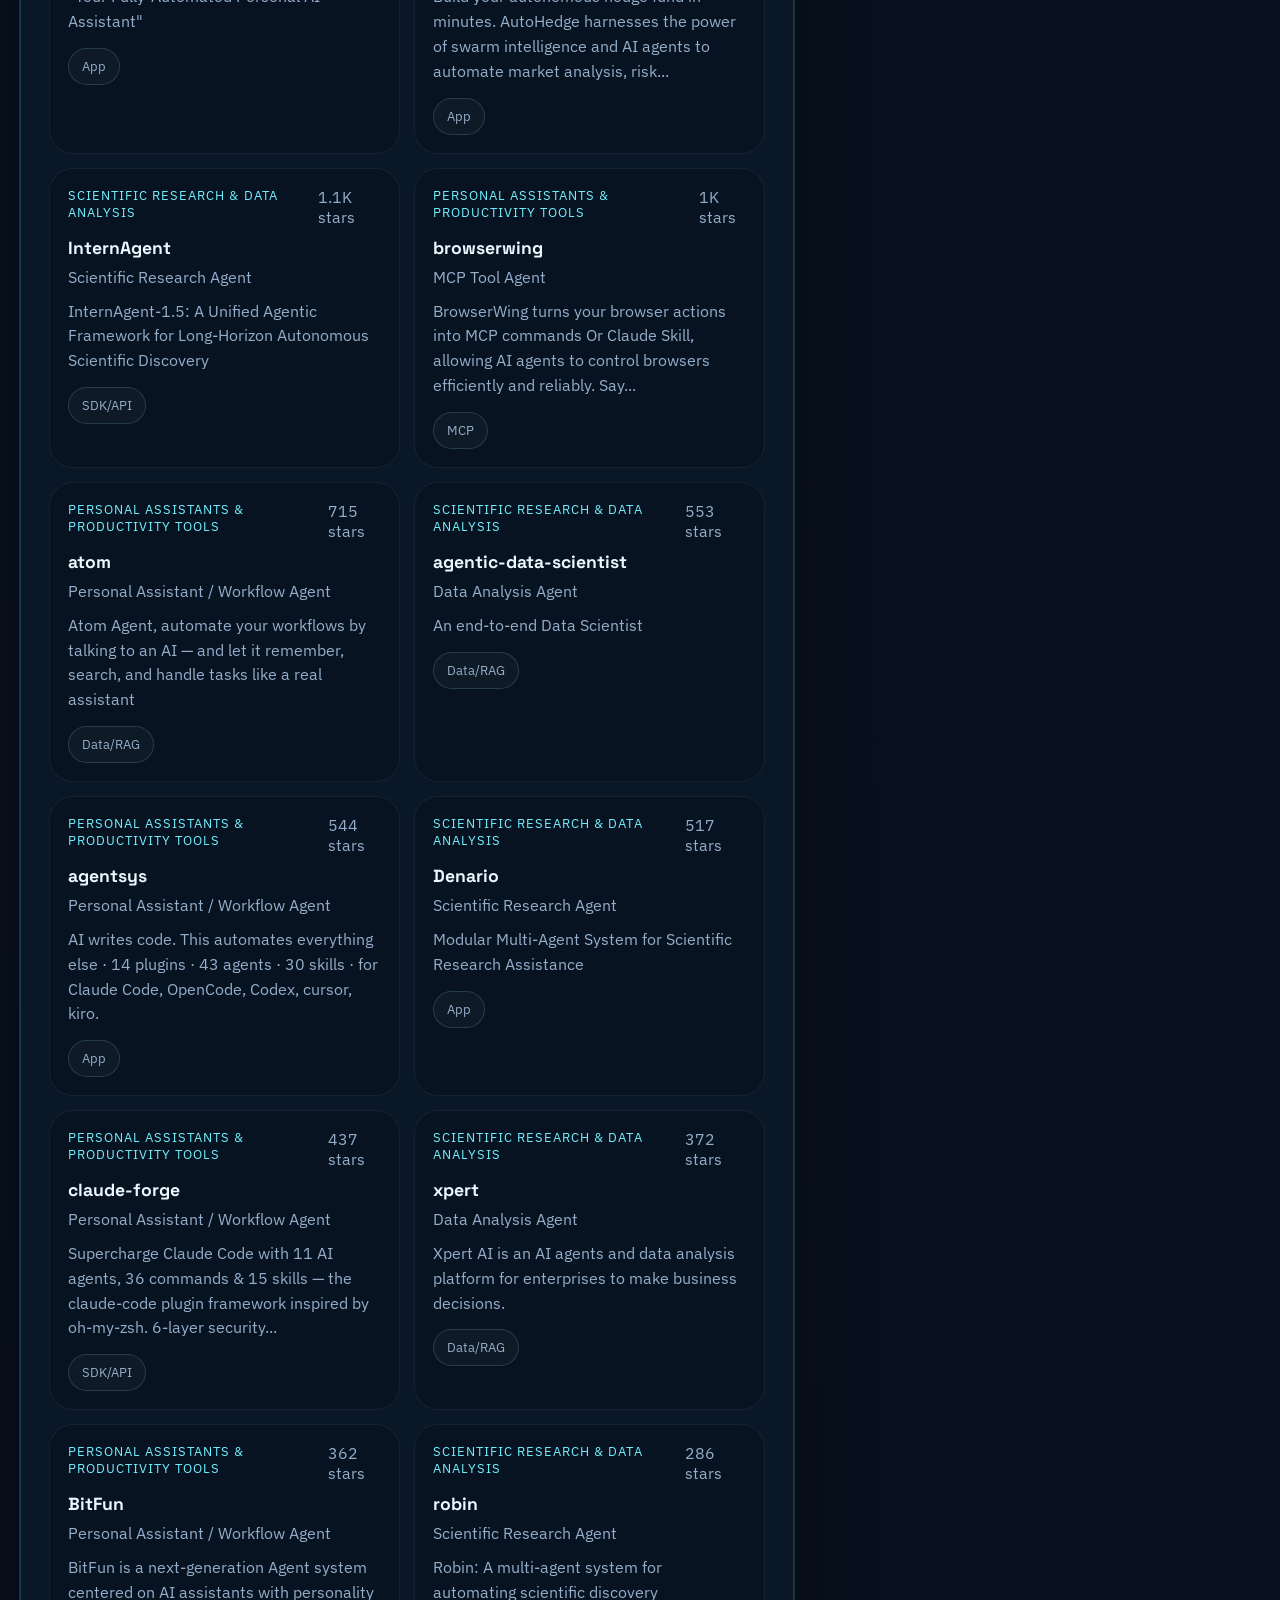
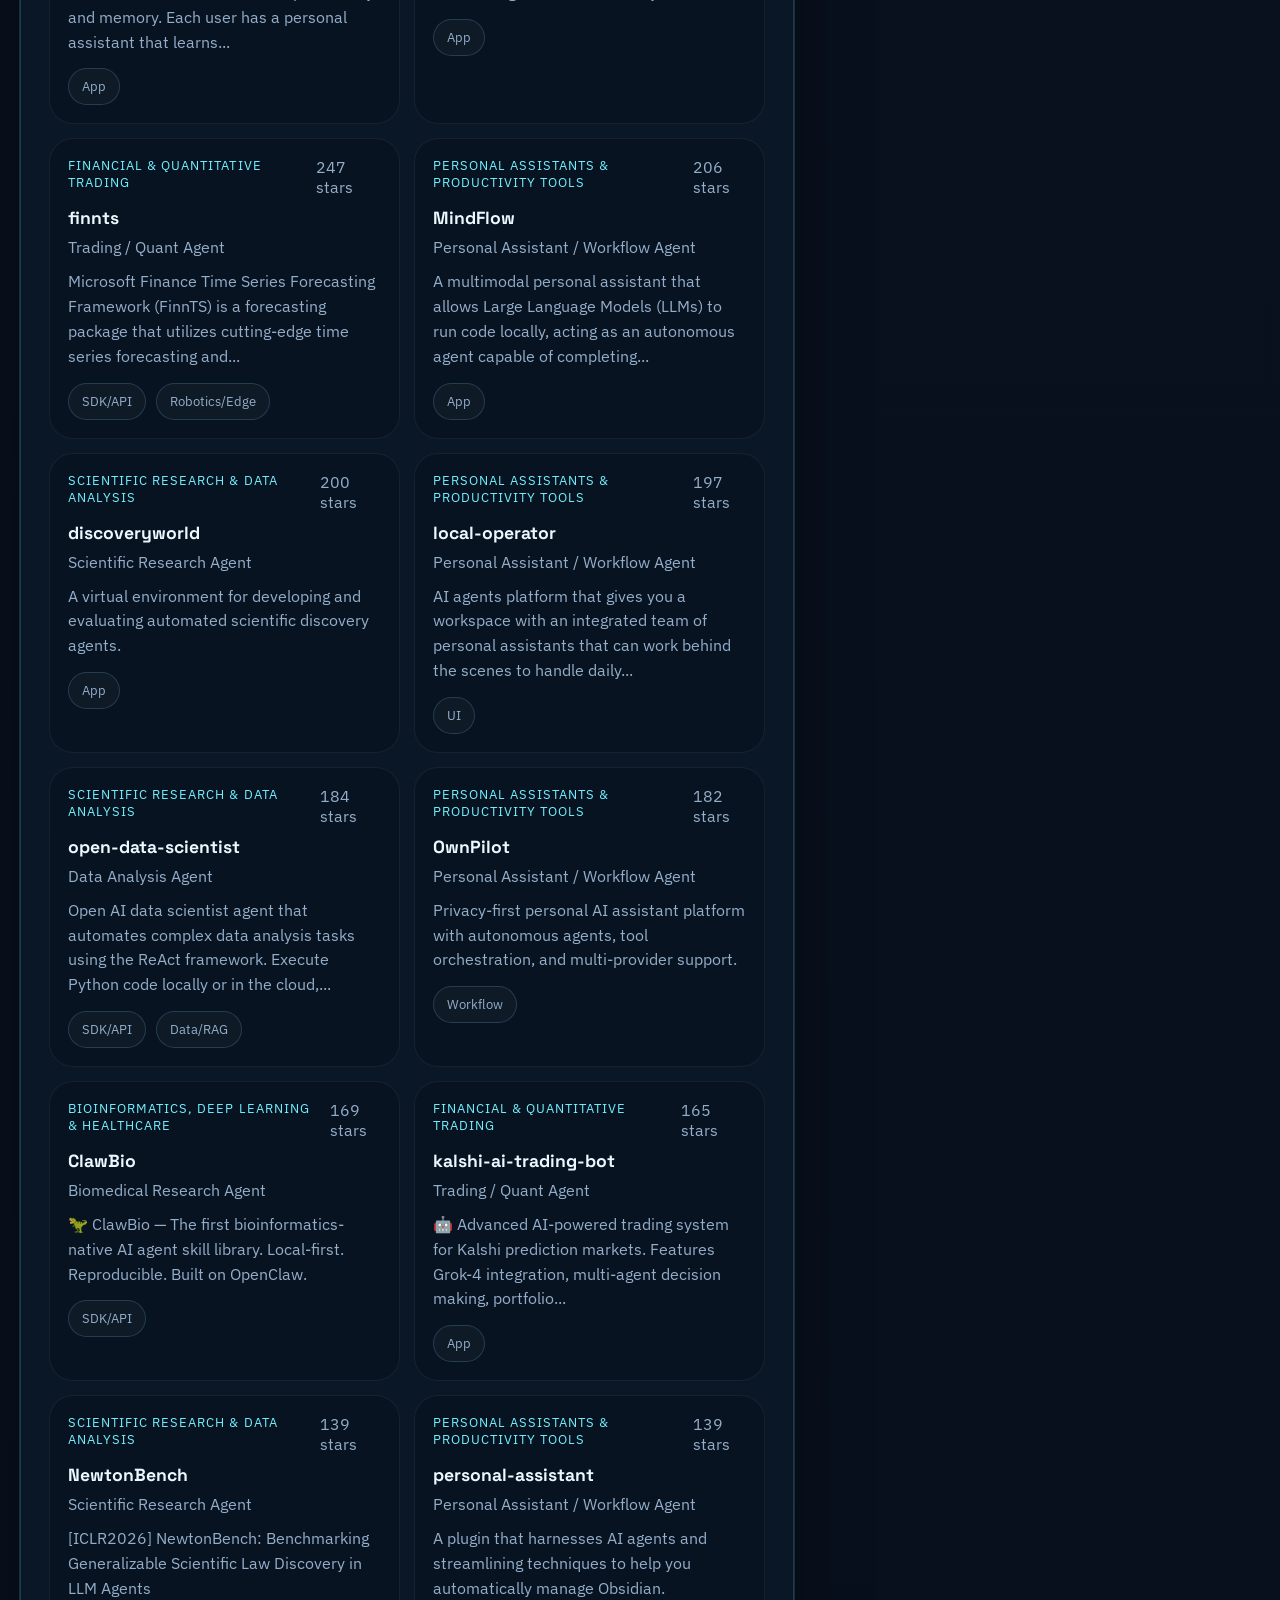
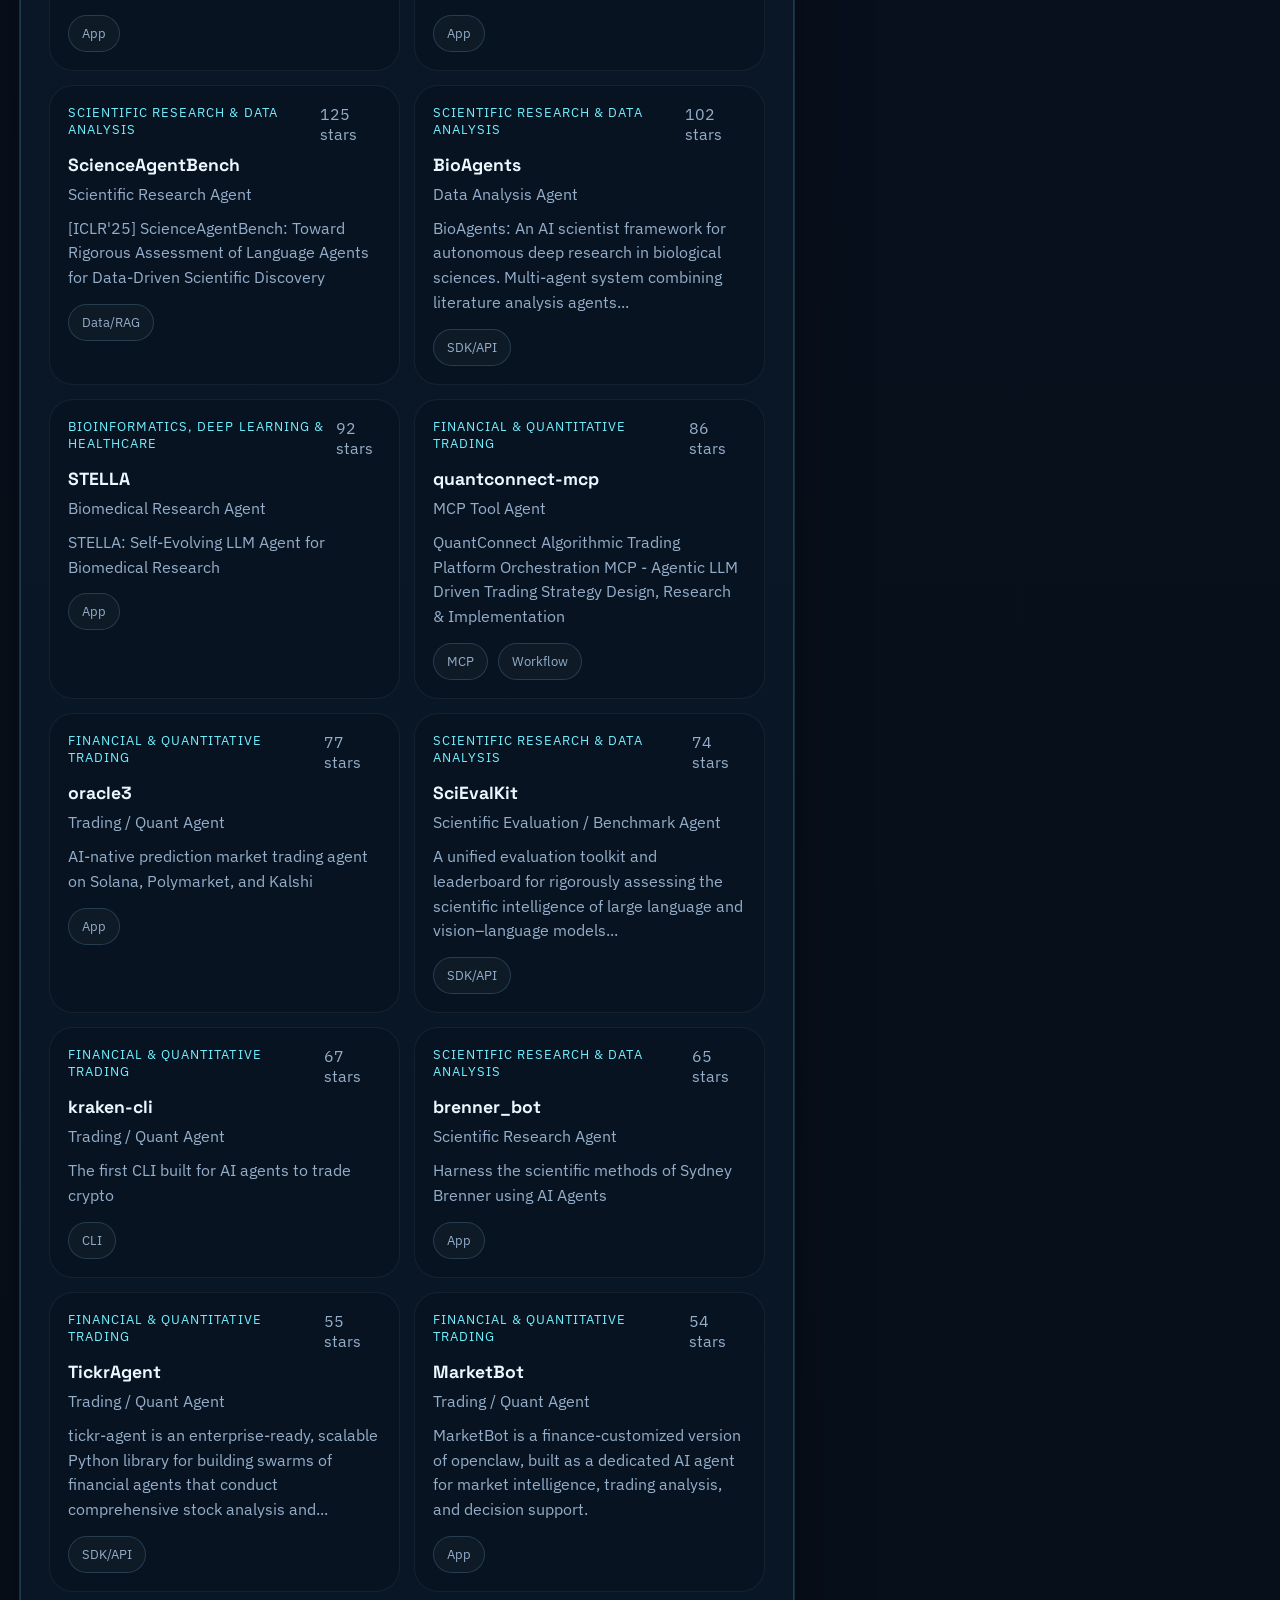
==== commit ceff1921: "Add website about and references pages" ====
--- a/index.html
+++ b/index.html
@@ -49,8 +49,8 @@
             <a href="#explorer">Explorer</a>
             <a href="#architecture">Architecture</a>
             <a href="#domains">Domains</a>
-            <a href="related_projects.md">References</a>
-            <a href="README.md">README</a>
+            <a href="references.html">References</a>
+            <a href="about.html">About</a>
           </div>
         </nav>
 
@@ -164,7 +164,7 @@
             <article>
               <span>Comparison Doc</span>
               <h3>Reference Landscape</h3>
-              <p>Open <a href="related_projects.md">related_projects.md</a> for the full comparison and positioning notes.</p>
+              <p>Open <a href="references.html">References</a> for the full comparison and positioning notes.</p>
             </article>
           </div>
         </section>
--- a/styles.css
+++ b/styles.css
@@ -110,6 +110,10 @@
   color: var(--muted);
 }
 
+.topbar-links a.active-link {
+  color: var(--cyan);
+}
+
 .topbar-links a:hover,
 .architecture-links a:hover,
 .brand:hover {
@@ -275,6 +279,181 @@
   margin-top: 26px;
 }
 
+.doc-shell {
+  padding-bottom: 72px;
+}
+
+.doc-hero,
+.panel-block,
+.mini-panel,
+.data-card,
+.resource-row,
+.reference-card {
+  border: 1px solid var(--line);
+  background: var(--panel);
+  box-shadow: var(--glow);
+}
+
+.doc-hero,
+.panel-block {
+  border-radius: 32px;
+  padding: 32px;
+}
+
+.doc-hero h1 {
+  margin: 10px 0 14px;
+  font-family: "Space Grotesk", sans-serif;
+  font-size: clamp(2.4rem, 6vw, 4.6rem);
+  line-height: 1;
+  letter-spacing: -0.03em;
+  max-width: 12ch;
+}
+
+.doc-layout {
+  display: grid;
+  grid-template-columns: minmax(0, 1.45fr) minmax(280px, 0.7fr);
+  gap: 20px;
+}
+
+.doc-main-full {
+  margin-top: 24px;
+}
+
+.content-block + .content-block,
+.side-block + .side-block {
+  margin-top: 24px;
+}
+
+.content-block h2,
+.mini-panel h3,
+.reference-card h3 {
+  margin: 8px 0 12px;
+  font-family: "Space Grotesk", sans-serif;
+}
+
+.content-block p,
+.content-block li,
+.side-block p,
+.side-block li,
+.reference-card p,
+.mini-panel p,
+.resource-row span {
+  color: var(--muted);
+  line-height: 1.6;
+}
+
+.two-col-grid {
+  display: grid;
+  grid-template-columns: repeat(3, minmax(0, 1fr));
+  gap: 16px;
+}
+
+.mini-panel,
+.data-card,
+.reference-card {
+  border-radius: 24px;
+  padding: 20px;
+}
+
+.data-grid {
+  display: grid;
+  grid-template-columns: repeat(4, minmax(0, 1fr));
+  gap: 14px;
+}
+
+.data-card strong {
+  display: block;
+  font-family: "Space Grotesk", sans-serif;
+  font-size: 2rem;
+  color: var(--cyan);
+}
+
+.data-card span {
+  display: block;
+  margin-top: 8px;
+  color: var(--muted);
+  line-height: 1.5;
+}
+
+.feature-list,
+.side-list {
+  margin: 0;
+  padding-left: 20px;
+}
+
+.feature-list li + li,
+.side-list li + li {
+  margin-top: 10px;
+}
+
+.architecture-strip {
+  display: flex;
+  flex-wrap: wrap;
+  gap: 10px;
+  margin-top: 18px;
+}
+
+.architecture-strip span {
+  padding: 10px 14px;
+  border-radius: 999px;
+  border: 1px solid var(--line);
+  background: rgba(255, 255, 255, 0.03);
+  color: var(--text);
+}
+
+.resource-list {
+  display: grid;
+  gap: 12px;
+}
+
+.resource-row {
+  display: flex;
+  justify-content: space-between;
+  gap: 16px;
+  align-items: center;
+  border-radius: 22px;
+  padding: 18px 20px;
+  color: var(--text);
+  text-decoration: none;
+}
+
+.resource-row strong {
+  min-width: 220px;
+  font-family: "Space Grotesk", sans-serif;
+}
+
+.resource-row:hover,
+.reference-card:hover {
+  border-color: var(--line-strong);
+  transform: translateY(-1px);
+}
+
+.doc-side {
+  height: fit-content;
+  position: sticky;
+  top: 104px;
+}
+
+.reference-grid {
+  display: grid;
+  grid-template-columns: repeat(2, minmax(0, 1fr));
+  gap: 16px;
+  margin-top: 8px;
+}
+
+.reference-card a,
+.snapshot-grid a {
+  color: var(--cyan);
+  text-decoration: none;
+}
+
+.split-block {
+  display: grid;
+  grid-template-columns: repeat(2, minmax(0, 1fr));
+  gap: 16px;
+  margin-top: 24px;
+}
+
 .section-heading {
   margin-bottom: 18px;
 }
@@ -547,11 +726,20 @@
 @media (max-width: 1100px) {
   .hero-grid,
   .explorer-layout,
-  .architecture-grid {
+  .architecture-grid,
+  .doc-layout,
+  .data-grid,
+  .two-col-grid,
+  .split-block,
+  .reference-grid {
     grid-template-columns: 1fr;
   }
 
   .detail-panel {
+    position: static;
+  }
+
+  .doc-side {
     position: static;
   }
 }
@@ -565,9 +753,11 @@
   .topbar,
   .hero-copy,
   .hero-panel,
+  .doc-hero,
   .controls-panel,
   .results-panel,
-  .detail-panel {
+  .detail-panel,
+  .panel-block {
     border-radius: 24px;
     padding: 20px;
   }
@@ -602,4 +792,13 @@
   .detail-meta div {
     grid-template-columns: 1fr;
   }
-}
+
+  .resource-row {
+    flex-direction: column;
+    align-items: flex-start;
+  }
+
+  .resource-row strong {
+    min-width: 0;
+  }
+}
